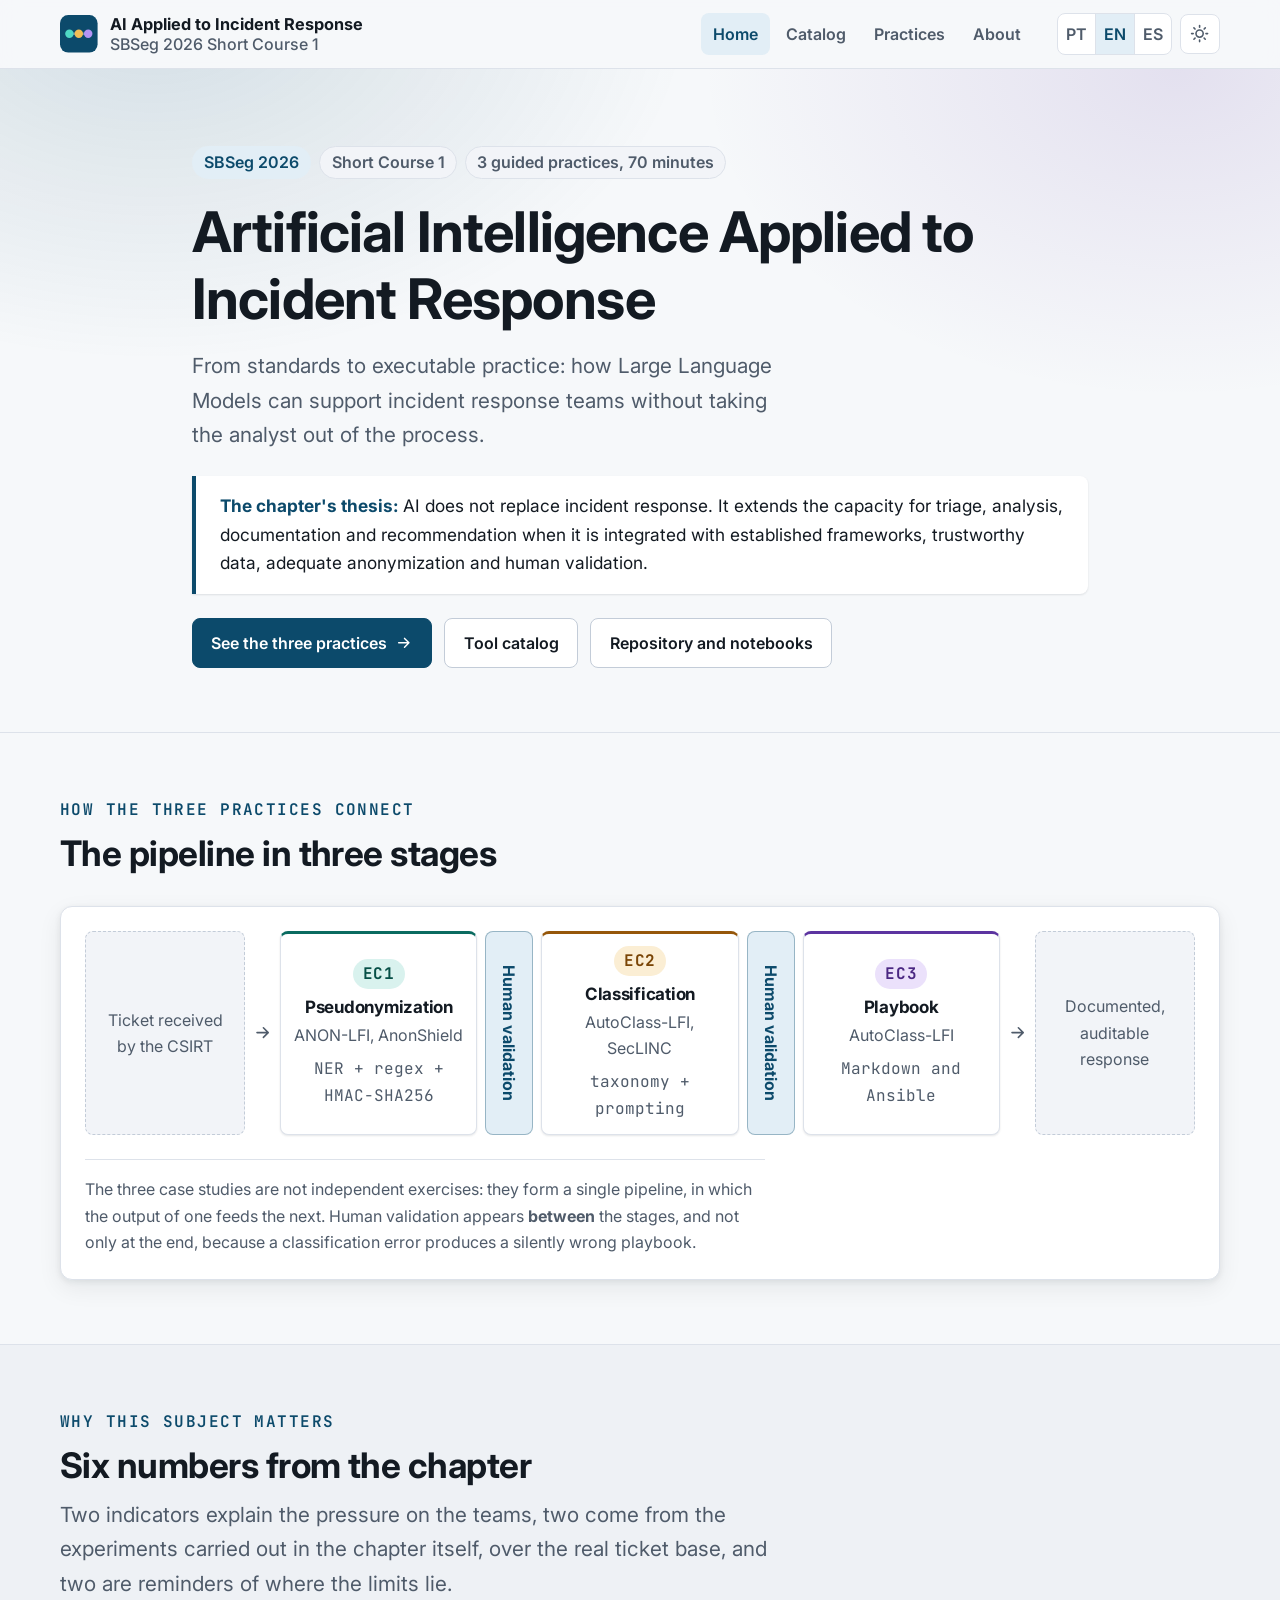
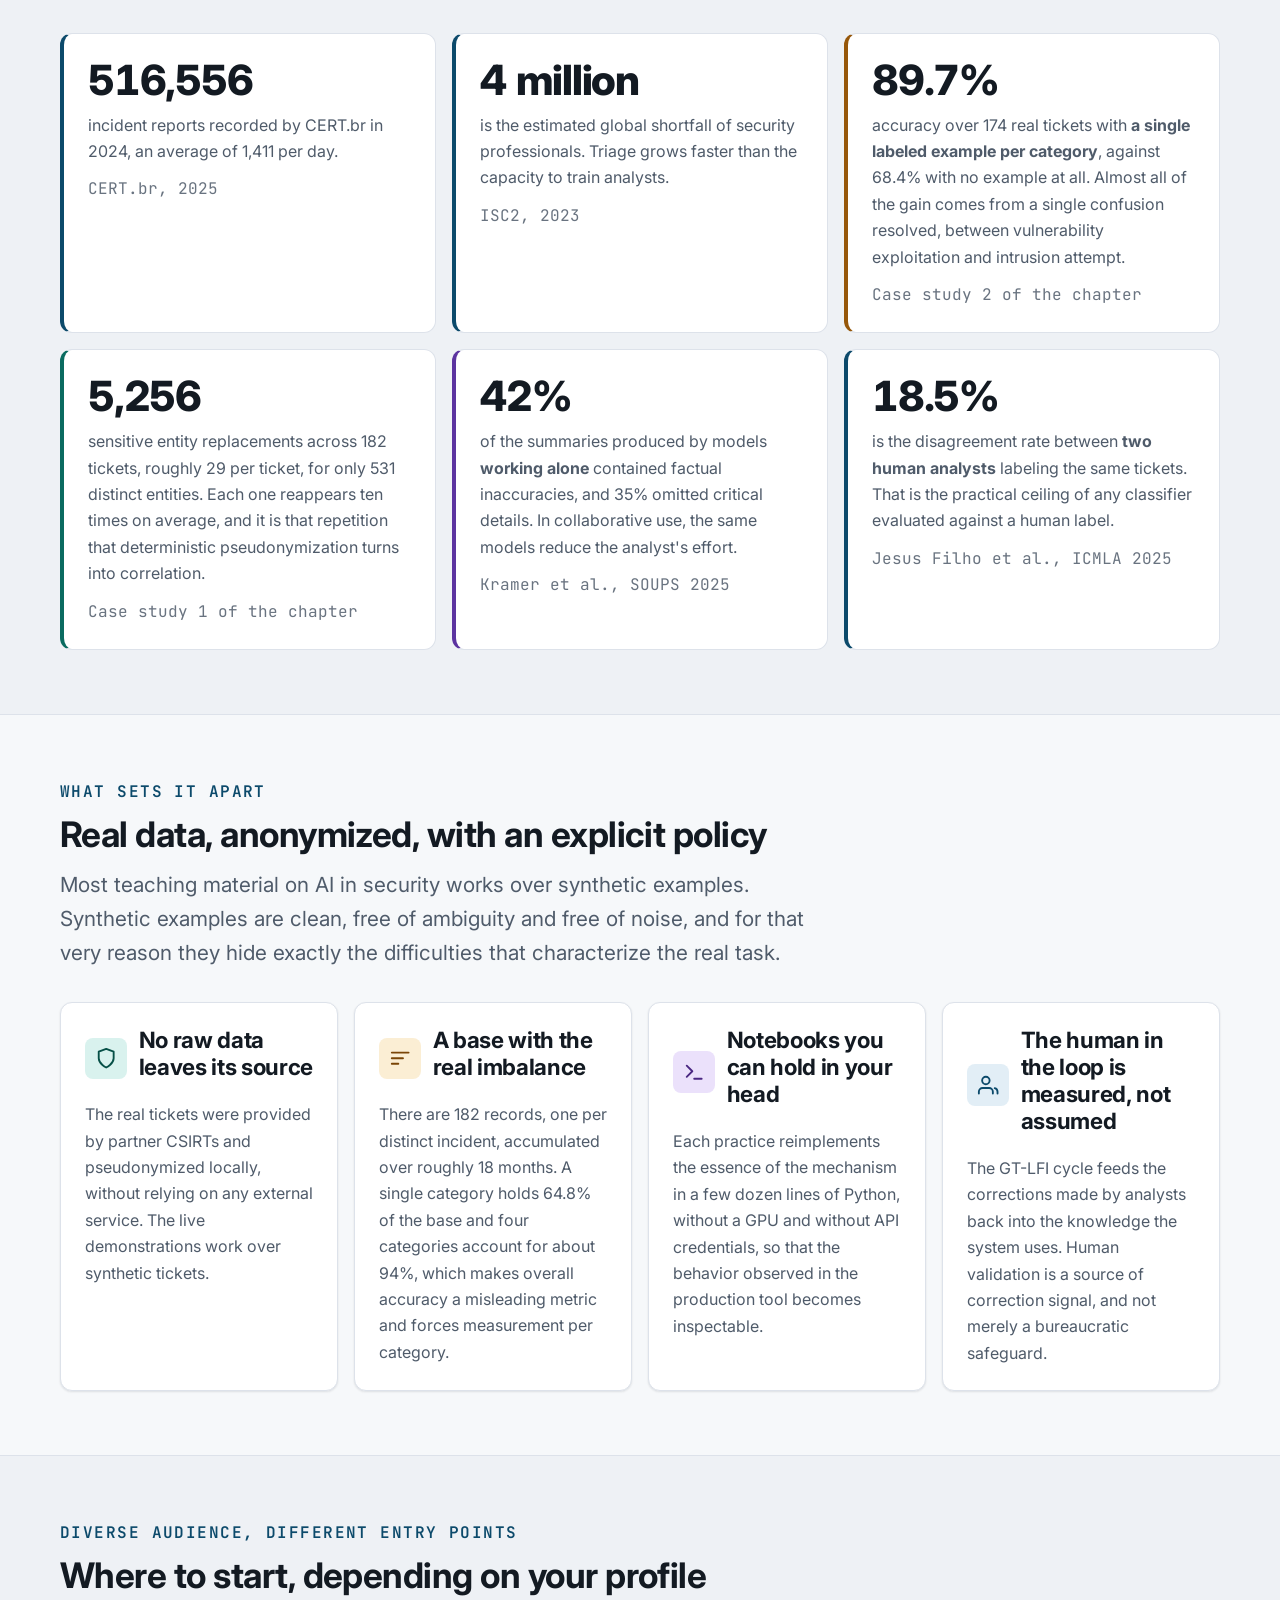
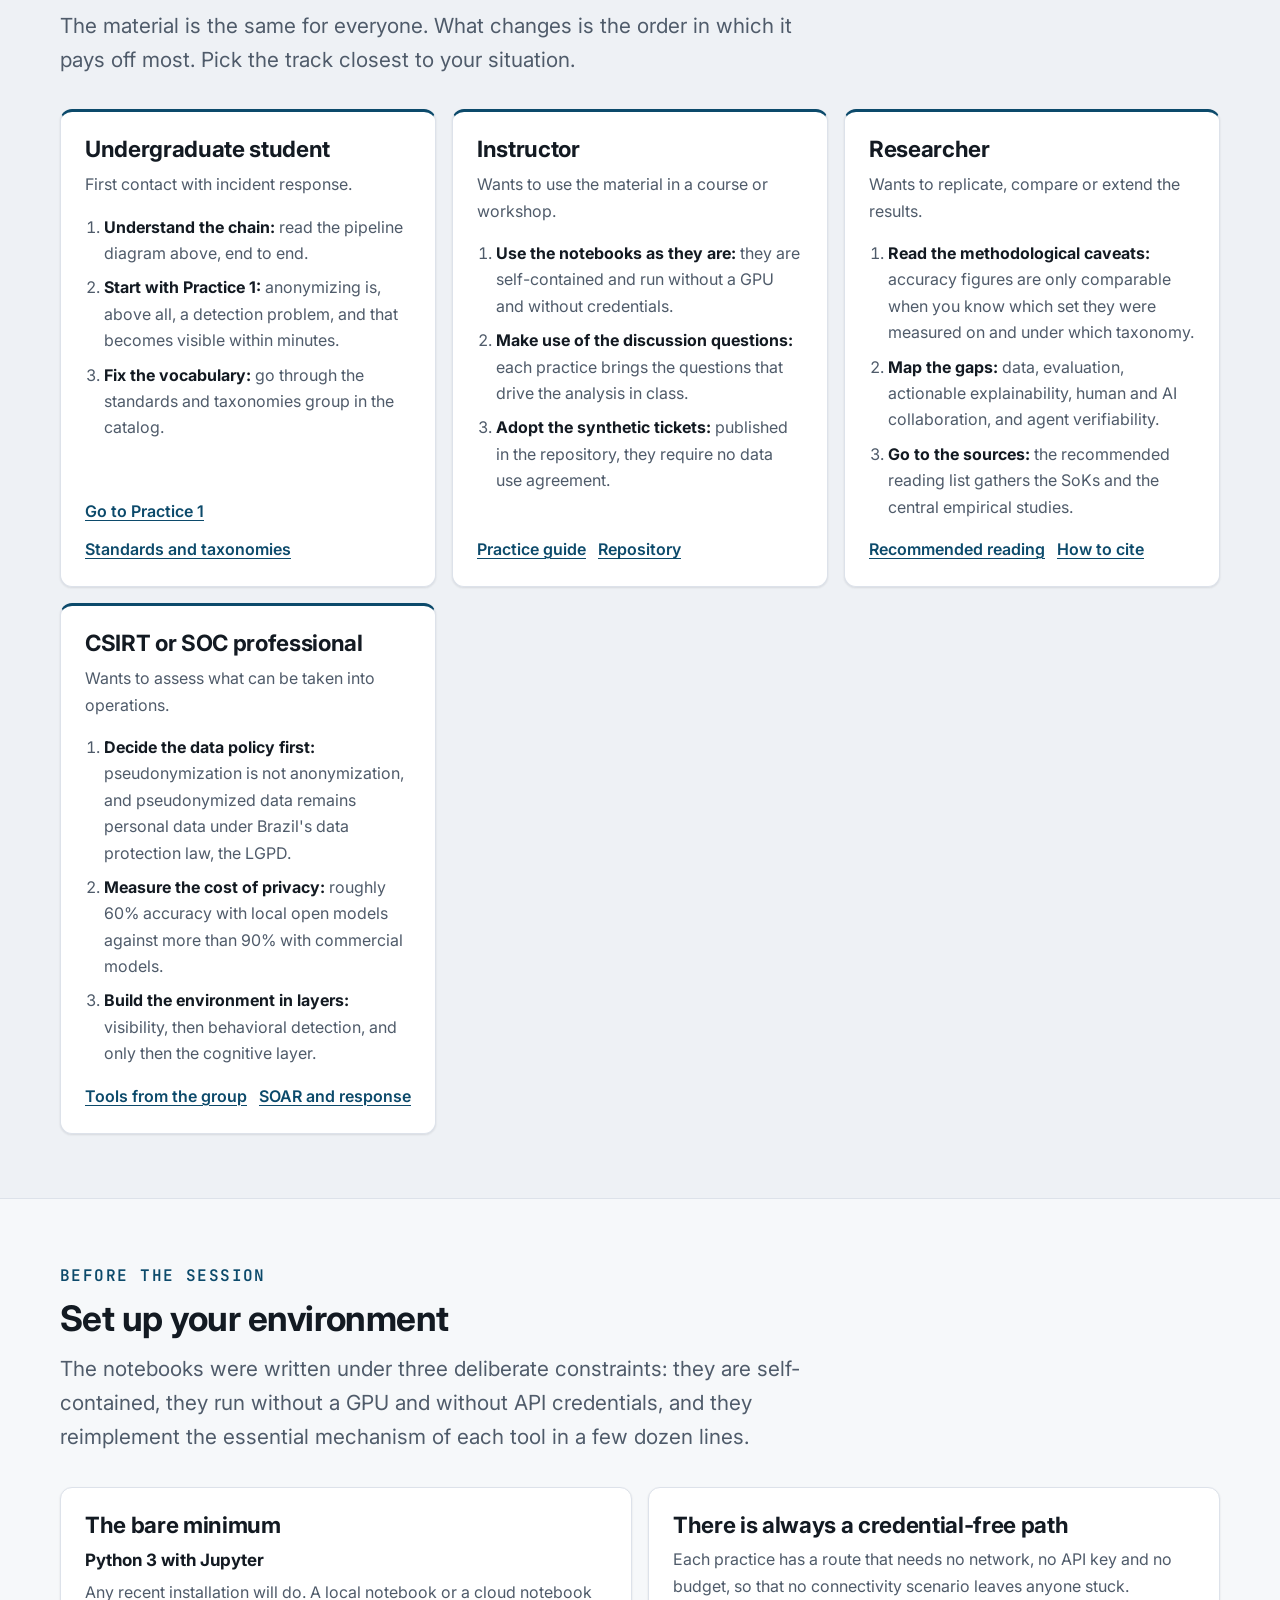
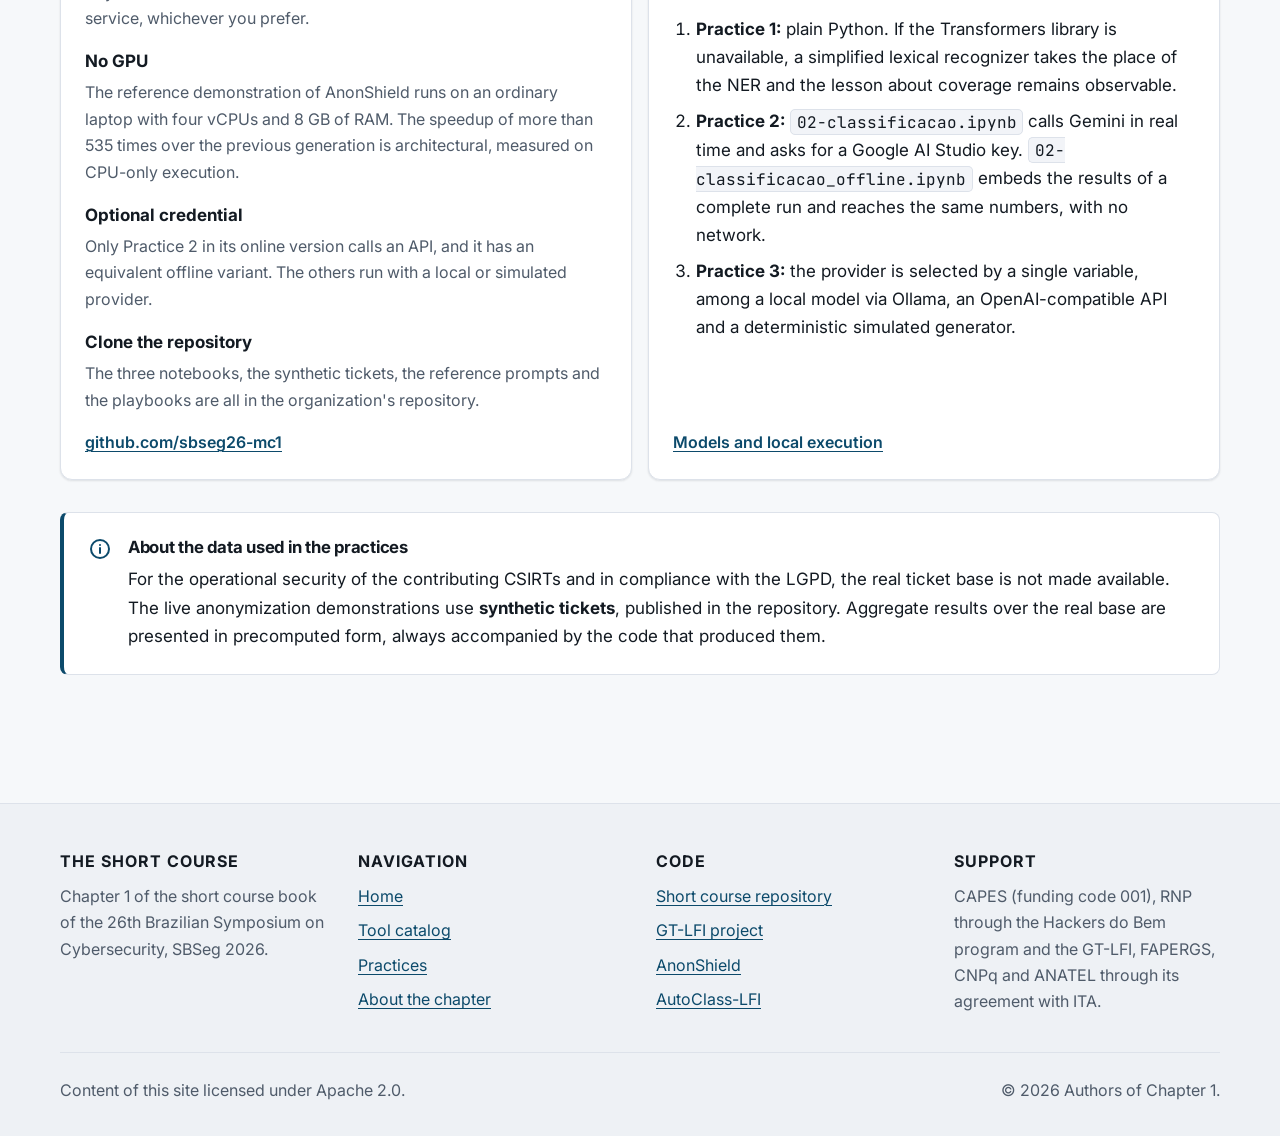
==== en/index.html @ e8be3000 "Publica o site em três idiomas: português, inglês e espanhol Cada idioma é uma árvore estática indep" ====
<!DOCTYPE html>
<html lang="en" >
<head>
<meta charset="utf-8">
<meta name="viewport" content="width=device-width, initial-scale=1">
<title>SBSeg 2026 Short Course 1: AI Applied to Incident Response</title>
<meta name="description" content="Material for Short Course 1 at SBSeg 2026. Pseudonymization, incident classification and playbook generation with AI, over real anonymized CSIRT data, with human validation at every transition.">
<meta name="theme-color" content="#0c4a6b">
<link rel="icon" href="../assets/img/favicon.svg" type="image/svg+xml">
<link rel="canonical" href="https://sbseg26-mc1.github.io/en/">
<link rel="alternate" hreflang="pt-BR" href="https://sbseg26-mc1.github.io/">
<link rel="alternate" hreflang="en" href="https://sbseg26-mc1.github.io/en/">
<link rel="alternate" hreflang="es" href="https://sbseg26-mc1.github.io/es/">
<link rel="alternate" hreflang="x-default" href="https://sbseg26-mc1.github.io/">
<meta property="og:type" content="website">
<meta property="og:locale" content="en_US">
<meta property="og:locale:alternate" content="pt_BR">
<meta property="og:locale:alternate" content="es_ES">
<meta property="og:title" content="SBSeg 2026 Short Course 1: AI Applied to Incident Response">
<meta property="og:description" content="Pseudonymization, classification and playbook generation with AI, over real anonymized CSIRT data.">
<meta property="og:url" content="https://sbseg26-mc1.github.io/en/">
<link rel="preconnect" href="https://fonts.googleapis.com">
<link rel="preconnect" href="https://fonts.gstatic.com" crossorigin>
<link rel="stylesheet" href="https://fonts.googleapis.com/css2?family=Inter:wght@400;500;600;700;800&amp;family=JetBrains+Mono:wght@400;600;700&amp;display=swap">
<link rel="stylesheet" href="../assets/css/site.css">
<script>
  /* Aplica o tema salvo antes da primeira pintura, evitando piscada de cor. */
  (function () {
    try {
      var t = localStorage.getItem("tema");
      if (t) document.documentElement.setAttribute("data-theme", t);
    } catch (e) {}
  })();
</script>
</head>
<body>

<a class="skip-link" href="#conteudo">Skip to content</a>

<header class="site-header">
  <div class="wrap site-header__inner">
    <a class="brand" href="index.html">
      <svg class="brand__mark" viewBox="0 0 32 32" aria-hidden="true">
        <rect width="32" height="32" rx="7" fill="#0c4a6b"/>
        <path d="M8 16h16" stroke="#fff" stroke-opacity=".35" stroke-width="2" stroke-linecap="round"/>
        <circle cx="8" cy="16" r="3.6" fill="#4fd8c4"/>
        <circle cx="16" cy="16" r="3.6" fill="#f2be55"/>
        <circle cx="24" cy="16" r="3.6" fill="#b494f5"/>
      </svg>
      <span>
        <span class="brand__name">AI Applied to Incident Response</span>
        <span class="brand__meta">SBSeg 2026 Short Course 1</span>
      </span>
    </a>

    <nav class="nav" id="menu" aria-label="Main navigation">
      <a href="index.html" aria-current="page">Home</a>
      <a href="catalogo.html">Catalog</a>
      <a href="praticas.html">Practices</a>
      <a href="sobre.html">About</a>
    </nav>

    <div class="header-actions">
      <nav class="lang" aria-label="Language">
        <a href="../index.html" hreflang="pt-BR" title="Português">PT</a>
        <a href="index.html" hreflang="en" aria-current="true" title="English">EN</a>
        <a href="../es/index.html" hreflang="es" title="Español">ES</a>
      </nav>

      <button class="icon-btn theme-toggle" type="button"
              aria-label="Toggle light and dark mode"
              data-rotulo-claro="Switch to light mode"
              data-rotulo-escuro="Switch to dark mode">
        <svg class="icon-sun" viewBox="0 0 24 24" fill="none" stroke="currentColor" stroke-width="2" stroke-linecap="round" aria-hidden="true"><circle cx="12" cy="12" r="4.5"/><path d="M12 2v2M12 20v2M4.9 4.9l1.4 1.4M17.7 17.7l1.4 1.4M2 12h2M20 12h2M4.9 19.1l1.4-1.4M17.7 6.3l1.4-1.4"/></svg>
        <svg class="icon-moon" viewBox="0 0 24 24" fill="none" stroke="currentColor" stroke-width="2" stroke-linecap="round" stroke-linejoin="round" aria-hidden="true"><path d="M21 12.8A9 9 0 1 1 11.2 3a7 7 0 0 0 9.8 9.8z"/></svg>
      </button>
      <button class="icon-btn nav-toggle" type="button" aria-expanded="false" aria-controls="menu" aria-label="Open and close the menu">
        <svg viewBox="0 0 24 24" fill="none" stroke="currentColor" stroke-width="2" stroke-linecap="round" aria-hidden="true"><path d="M3 6h18M3 12h18M3 18h18"/></svg>
      </button>
    </div>
  </div>
</header>

<main id="conteudo">

<!-- ====================== HERO ====================== -->
<section class="hero">
  <div class="wrap hero__conteudo">
    <div class="tag-row" style="margin-bottom: 1.25rem;">
      <span class="tag tag--base">SBSeg 2026</span>
      <span class="tag">Short Course 1</span>
      <span class="tag">3 guided practices, 70 minutes</span>
    </div>

    <h1>Artificial Intelligence Applied to Incident Response</h1>

    <p class="hero__lead">
      From standards to executable practice: how Large Language Models can
      support incident response teams without taking the analyst out of the
      process.
    </p>

    <p class="hero__thesis">
      <strong>The chapter's thesis:</strong> AI does not replace incident
      response. It extends the capacity for triage, analysis, documentation and
      recommendation when it is integrated with established frameworks,
      trustworthy data, adequate anonymization and human validation.
    </p>

    <div class="btn-row">
      <a class="btn btn--primary" href="praticas.html">
        See the three practices
        <svg viewBox="0 0 24 24" fill="none" stroke="currentColor" stroke-width="2" stroke-linecap="round" stroke-linejoin="round" aria-hidden="true"><path d="M5 12h14M13 6l6 6-6 6"/></svg>
      </a>
      <a class="btn" href="catalogo.html">Tool catalog</a>
      <a class="btn" href="https://github.com/sbseg26-mc1">Repository and notebooks</a>
    </div>
  </div>
</section>

<!-- ====================== PIPELINE ====================== -->
<section class="section" id="pipeline">
  <div class="wrap">
    <div class="section__head">
      <span class="eyebrow">How the three practices connect</span>
      <h2>The pipeline in three stages</h2>
    </div>

    <div class="pipeline">
      <ol class="flow">
        <li class="flow__io">Ticket received by the CSIRT</li>

        <li class="flow__arrow" aria-hidden="true">
          <svg viewBox="0 0 24 24" fill="none" stroke="currentColor" stroke-width="2" stroke-linecap="round" stroke-linejoin="round"><path d="M5 12h14M13 6l6 6-6 6"/></svg>
        </li>

        <li class="flow__stage flow__stage--ec1">
          <span class="flow__badge">EC1</span>
          <h3>Pseudonymization</h3>
          <p class="flow__tools">ANON-LFI, AnonShield</p>
          <p class="flow__note">NER + regex + HMAC-SHA256</p>
        </li>

        <li class="flow__gate">Human validation</li>

        <li class="flow__stage flow__stage--ec2">
          <span class="flow__badge">EC2</span>
          <h3>Classification</h3>
          <p class="flow__tools">AutoClass-LFI, SecLINC</p>
          <p class="flow__note">taxonomy + prompting</p>
        </li>

        <li class="flow__gate">Human validation</li>

        <li class="flow__stage flow__stage--ec3">
          <span class="flow__badge">EC3</span>
          <h3>Playbook</h3>
          <p class="flow__tools">AutoClass-LFI</p>
          <p class="flow__note">Markdown and Ansible</p>
        </li>

        <li class="flow__arrow" aria-hidden="true">
          <svg viewBox="0 0 24 24" fill="none" stroke="currentColor" stroke-width="2" stroke-linecap="round" stroke-linejoin="round"><path d="M5 12h14M13 6l6 6-6 6"/></svg>
        </li>

        <li class="flow__io">Documented, auditable response</li>
      </ol>

      <p class="pipeline__caption">
        The three case studies are not independent exercises: they form a single
        pipeline, in which the output of one feeds the next. Human validation
        appears <strong>between</strong> the stages, and not only at the end,
        because a classification error produces a silently wrong playbook.
      </p>
    </div>
  </div>
</section>

<!-- ====================== NUMBERS ====================== -->
<section class="section section--alt">
  <div class="wrap">
    <div class="section__head">
      <span class="eyebrow">Why this subject matters</span>
      <h2>Six numbers from the chapter</h2>
      <p>
        Two indicators explain the pressure on the teams, two come from the
        experiments carried out in the chapter itself, over the real ticket
        base, and two are reminders of where the limits lie.
      </p>
    </div>

    <div class="grid grid--wide">
      <div class="stat">
        <span class="stat__value">516,556</span>
        <span class="stat__label">
          incident reports recorded by CERT.br in 2024, an average of 1,411 per
          day.
        </span>
        <span class="stat__source">CERT.br, 2025</span>
      </div>

      <div class="stat">
        <span class="stat__value">4 million</span>
        <span class="stat__label">
          is the estimated global shortfall of security professionals. Triage
          grows faster than the capacity to train analysts.
        </span>
        <span class="stat__source">ISC2, 2023</span>
      </div>

      <div class="stat stat--ec2">
        <span class="stat__value">89.7%</span>
        <span class="stat__label">
          accuracy over 174 real tickets with <strong>a single labeled example
          per category</strong>, against 68.4% with no example at all. Almost
          all of the gain comes from a single confusion resolved, between
          vulnerability exploitation and intrusion attempt.
        </span>
        <span class="stat__source">Case study 2 of the chapter</span>
      </div>

      <div class="stat stat--ec1">
        <span class="stat__value">5,256</span>
        <span class="stat__label">
          sensitive entity replacements across 182 tickets, roughly 29 per
          ticket, for only 531 distinct entities. Each one reappears ten times
          on average, and it is that repetition that deterministic
          pseudonymization turns into correlation.
        </span>
        <span class="stat__source">Case study 1 of the chapter</span>
      </div>

      <div class="stat stat--ec3">
        <span class="stat__value">42%</span>
        <span class="stat__label">
          of the summaries produced by models <strong>working alone</strong>
          contained factual inaccuracies, and 35% omitted critical details. In
          collaborative use, the same models reduce the analyst's effort.
        </span>
        <span class="stat__source">Kramer et al., SOUPS 2025</span>
      </div>

      <div class="stat">
        <span class="stat__value">18.5%</span>
        <span class="stat__label">
          is the disagreement rate between <strong>two human analysts</strong>
          labeling the same tickets. That is the practical ceiling of any
          classifier evaluated against a human label.
        </span>
        <span class="stat__source">Jesus Filho et al., ICMLA 2025</span>
      </div>
    </div>
  </div>
</section>

<!-- ====================== WHAT MAKES THIS SHORT COURSE DIFFERENT ====================== -->
<section class="section">
  <div class="wrap">
    <div class="section__head">
      <span class="eyebrow">What sets it apart</span>
      <h2>Real data, anonymized, with an explicit policy</h2>
      <p>
        Most teaching material on AI in security works over synthetic examples.
        Synthetic examples are clean, free of ambiguity and free of noise, and
        for that very reason they hide exactly the difficulties that
        characterize the real task.
      </p>
    </div>

    <div class="grid">
      <article class="card card--ec1">
        <div class="card__top">
          <span class="card__icon">
            <svg viewBox="0 0 24 24" fill="none" stroke="currentColor" stroke-width="2" stroke-linecap="round" stroke-linejoin="round" aria-hidden="true"><path d="M12 22s8-4 8-10V5l-8-3-8 3v7c0 6 8 10 8 10z"/></svg>
          </span>
          <h3>No raw data leaves its source</h3>
        </div>
        <p>
          The real tickets were provided by partner CSIRTs and pseudonymized
          locally, without relying on any external service. The live
          demonstrations work over synthetic tickets.
        </p>
      </article>

      <article class="card card--ec2">
        <div class="card__top">
          <span class="card__icon">
            <svg viewBox="0 0 24 24" fill="none" stroke="currentColor" stroke-width="2" stroke-linecap="round" stroke-linejoin="round" aria-hidden="true"><path d="M3 6h18M3 12h12M3 18h7"/></svg>
          </span>
          <h3>A base with the real imbalance</h3>
        </div>
        <p>
          There are 182 records, one per distinct incident, accumulated over
          roughly 18 months. A single category holds 64.8% of the base and four
          categories account for about 94%, which makes overall accuracy a
          misleading metric and forces measurement per category.
        </p>
      </article>

      <article class="card card--ec3">
        <div class="card__top">
          <span class="card__icon">
            <svg viewBox="0 0 24 24" fill="none" stroke="currentColor" stroke-width="2" stroke-linecap="round" stroke-linejoin="round" aria-hidden="true"><path d="M4 17l6-6-6-6M12 19h8"/></svg>
          </span>
          <h3>Notebooks you can hold in your head</h3>
        </div>
        <p>
          Each practice reimplements the essence of the mechanism in a few dozen
          lines of Python, without a GPU and without API credentials, so that
          the behavior observed in the production tool becomes inspectable.
        </p>
      </article>

      <article class="card">
        <div class="card__top">
          <span class="card__icon">
            <svg viewBox="0 0 24 24" fill="none" stroke="currentColor" stroke-width="2" stroke-linecap="round" stroke-linejoin="round" aria-hidden="true"><path d="M17 21v-2a4 4 0 0 0-4-4H6a4 4 0 0 0-4 4v2"/><circle cx="9.5" cy="7" r="4"/><path d="M22 21v-2a4 4 0 0 0-3-3.87"/></svg>
          </span>
          <h3>The human in the loop is measured, not assumed</h3>
        </div>
        <p>
          The GT-LFI cycle feeds the corrections made by analysts back into the
          knowledge the system uses. Human validation is a source of correction
          signal, and not merely a bureaucratic safeguard.
        </p>
      </article>
    </div>
  </div>
</section>

<!-- ====================== TRACKS BY PROFILE ====================== -->
<section class="section section--alt">
  <div class="wrap">
    <div class="section__head">
      <span class="eyebrow">Diverse audience, different entry points</span>
      <h2>Where to start, depending on your profile</h2>
      <p>
        The material is the same for everyone. What changes is the order in
        which it pays off most. Pick the track closest to your situation.
      </p>
    </div>

    <div class="grid grid--wide">
      <article class="card track">
        <h3>Undergraduate student</h3>
        <p>First contact with incident response.</p>
        <ol>
          <li><strong>Understand the chain:</strong> read the pipeline diagram above, end to end.</li>
          <li><strong>Start with Practice 1:</strong> anonymizing is, above all, a detection problem, and that becomes visible within minutes.</li>
          <li><strong>Fix the vocabulary:</strong> go through the standards and taxonomies group in the catalog.</li>
        </ol>
        <div class="card__links">
          <a href="praticas.html#pratica-1">Go to Practice 1</a>
          <a href="catalogo.html#padroes">Standards and taxonomies</a>
        </div>
      </article>

      <article class="card track">
        <h3>Instructor</h3>
        <p>Wants to use the material in a course or workshop.</p>
        <ol>
          <li><strong>Use the notebooks as they are:</strong> they are self-contained and run without a GPU and without credentials.</li>
          <li><strong>Make use of the discussion questions:</strong> each practice brings the questions that drive the analysis in class.</li>
          <li><strong>Adopt the synthetic tickets:</strong> published in the repository, they require no data use agreement.</li>
        </ol>
        <div class="card__links">
          <a href="praticas.html">Practice guide</a>
          <a href="https://github.com/sbseg26-mc1">Repository</a>
        </div>
      </article>

      <article class="card track">
        <h3>Researcher</h3>
        <p>Wants to replicate, compare or extend the results.</p>
        <ol>
          <li><strong>Read the methodological caveats:</strong> accuracy figures are only comparable when you know which set they were measured on and under which taxonomy.</li>
          <li><strong>Map the gaps:</strong> data, evaluation, actionable explainability, human and AI collaboration, and agent verifiability.</li>
          <li><strong>Go to the sources:</strong> the recommended reading list gathers the SoKs and the central empirical studies.</li>
        </ol>
        <div class="card__links">
          <a href="sobre.html#leituras">Recommended reading</a>
          <a href="sobre.html#como-citar">How to cite</a>
        </div>
      </article>

      <article class="card track">
        <h3>CSIRT or SOC professional</h3>
        <p>Wants to assess what can be taken into operations.</p>
        <ol>
          <li><strong>Decide the data policy first:</strong> pseudonymization is not anonymization, and pseudonymized data remains personal data under Brazil's data protection law, the LGPD.</li>
          <li><strong>Measure the cost of privacy:</strong> roughly 60% accuracy with local open models against more than 90% with commercial models.</li>
          <li><strong>Build the environment in layers:</strong> visibility, then behavioral detection, and only then the cognitive layer.</li>
        </ol>
        <div class="card__links">
          <a href="catalogo.html#grupo">Tools from the group</a>
          <a href="catalogo.html#soar">SOAR and response</a>
        </div>
      </article>
    </div>
  </div>
</section>

<!-- ====================== PREPARATION ====================== -->
<section class="section">
  <div class="wrap">
    <div class="section__head">
      <span class="eyebrow">Before the session</span>
      <h2>Set up your environment</h2>
      <p>
        The notebooks were written under three deliberate constraints: they are
        self-contained, they run without a GPU and without API credentials, and
        they reimplement the essential mechanism of each tool in a few dozen
        lines.
      </p>
    </div>

    <div class="grid grid--2">
      <div class="card">
        <h3>The bare minimum</h3>
        <dl class="deflist">
          <dt>Python 3 with Jupyter</dt>
          <dd>Any recent installation will do. A local notebook or a cloud notebook service, whichever you prefer.</dd>
          <dt>No GPU</dt>
          <dd>The reference demonstration of AnonShield runs on an ordinary laptop with four vCPUs and 8 GB of RAM. The speedup of more than 535 times over the previous generation is architectural, measured on CPU-only execution.</dd>
          <dt>Optional credential</dt>
          <dd>Only Practice 2 in its online version calls an API, and it has an equivalent offline variant. The others run with a local or simulated provider.</dd>
          <dt>Clone the repository</dt>
          <dd>The three notebooks, the synthetic tickets, the reference prompts and the playbooks are all in the organization's repository.</dd>
        </dl>
        <div class="card__links">
          <a href="https://github.com/sbseg26-mc1">github.com/sbseg26-mc1</a>
        </div>
      </div>

      <div class="card">
        <h3>There is always a credential-free path</h3>
        <p>
          Each practice has a route that needs no network, no API key and no
          budget, so that no connectivity scenario leaves anyone stuck.
        </p>
        <ol>
          <li><strong>Practice 1:</strong> plain Python. If the Transformers library is unavailable, a simplified lexical recognizer takes the place of the NER and the lesson about coverage remains observable.</li>
          <li><strong>Practice 2:</strong> <code>02-classificacao.ipynb</code> calls Gemini in real time and asks for a Google AI Studio key. <code>02-classificacao_offline.ipynb</code> embeds the results of a complete run and reaches the same numbers, with no network.</li>
          <li><strong>Practice 3:</strong> the provider is selected by a single variable, among a local model via Ollama, an OpenAI-compatible API and a deterministic simulated generator.</li>
        </ol>
        <div class="card__links">
          <a href="catalogo.html#modelos">Models and local execution</a>
        </div>
      </div>
    </div>

    <div class="callout" style="margin-top: 2rem;">
      <span class="callout__icon">
        <svg viewBox="0 0 24 24" fill="none" stroke="currentColor" stroke-width="2" stroke-linecap="round" stroke-linejoin="round" aria-hidden="true"><circle cx="12" cy="12" r="9"/><path d="M12 16v-5M12 8h.01"/></svg>
      </span>
      <div>
        <h3>About the data used in the practices</h3>
        <p>
          For the operational security of the contributing CSIRTs and in
          compliance with the LGPD, the real ticket base is not made available.
          The live anonymization demonstrations use <strong>synthetic
          tickets</strong>, published in the repository. Aggregate results over
          the real base are presented in precomputed form, always accompanied by
          the code that produced them.
        </p>
      </div>
    </div>
  </div>
</section>

</main>

<footer class="site-footer">
  <div class="wrap">
    <div class="site-footer__grid">
      <div>
        <h4>The short course</h4>
        <p>
          Chapter 1 of the short course book of the 26th Brazilian Symposium on
          Cybersecurity, SBSeg 2026.
        </p>
      </div>
      <div>
        <h4>Navigation</h4>
        <ul>
          <li><a href="index.html">Home</a></li>
          <li><a href="catalogo.html">Tool catalog</a></li>
          <li><a href="praticas.html">Practices</a></li>
          <li><a href="sobre.html">About the chapter</a></li>
        </ul>
      </div>
      <div>
        <h4>Code</h4>
        <ul>
          <li><a href="https://github.com/sbseg26-mc1">Short course repository</a></li>
          <li><a href="https://gt-rnp-lfi.github.io/home/">GT-LFI project</a></li>
          <li><a href="https://github.com/AnonShield/anonshield">AnonShield</a></li>
          <li><a href="https://github.com/gt-rnp-lfi/lfi-autoclass">AutoClass-LFI</a></li>
        </ul>
      </div>
      <div>
        <h4>Support</h4>
        <p>
          CAPES (funding code 001), RNP through the Hackers do Bem program and
          the GT-LFI, FAPERGS, CNPq and ANATEL through its agreement with ITA.
        </p>
      </div>
    </div>

    <div class="site-footer__bottom">
      <span>Content of this site licensed under Apache 2.0.</span>
      <span>&copy; <span data-ano>2026</span> Authors of Chapter 1.</span>
    </div>
  </div>
</footer>

<script src="../assets/js/site.js" defer></script>
</body>
</html>
---- assets/css/site.css ----
/* =========================================================================
   Minicurso 1 do SBSeg 2026
   Inteligência Artificial aplicada à Resposta a Incidentes
   Folha de estilo única. Sem framework, sem build.
   ========================================================================= */

/* -------------------------------------------------------------------------
   1. Tokens
   ------------------------------------------------------------------------- */

:root {
  /* Neutros */
  --bg: #f6f8fa;
  --bg-alt: #eef1f5;
  --surface: #ffffff;
  --surface-2: #f2f4f8;
  --border: #dde2ea;
  --border-strong: #c3ccd8;
  --text: #131a22;
  --text-muted: #4f5b6a;

  /* Primária */
  --primary: #0c4a6b;
  --primary-hover: #073650;
  --primary-soft: #e2eef6;
  --primary-contrast: #ffffff;

  /* Acentos dos três estudos de caso */
  --ec1: #0a6b60;
  --ec1-bg: #d9f2ee;
  --ec1-fg: #075047;

  --ec2: #96570a;
  --ec2-bg: #fbeed4;
  --ec2-fg: #7a4506;

  --ec3: #5c34a0;
  --ec3-bg: #ebe1fb;
  --ec3-fg: #4a2782;

  /* Sinalização */
  --warn-bg: #fdf3d8;
  --warn-border: #e5b93f;
  --warn-fg: #6b4a05;

  /* Sombras */
  --shadow-sm: 0 1px 2px rgba(19, 26, 34, 0.06),
               0 1px 3px rgba(19, 26, 34, 0.05);
  --shadow-md: 0 2px 6px rgba(19, 26, 34, 0.07),
               0 8px 24px rgba(19, 26, 34, 0.07);

  /* Tipografia */
  --font-sans: "Inter", -apple-system, BlinkMacSystemFont, "Segoe UI", Roboto,
               "Helvetica Neue", Arial, sans-serif;
  --font-mono: "JetBrains Mono", ui-monospace, SFMono-Regular, "SF Mono",
               Menlo, Consolas, "Liberation Mono", monospace;

  --fs-hero: clamp(2.15rem, 1.35rem + 3.4vw, 3.5rem);
  --fs-h2: clamp(1.6rem, 1.24rem + 1.5vw, 2.2rem);
  --fs-h3: clamp(1.2rem, 1.1rem + 0.45vw, 1.4rem);
  --fs-lead: clamp(1.12rem, 1.04rem + 0.4vw, 1.3rem);
  --fs-body: 1.0625rem;
  --fs-sm: 1rem; /* piso do site: nenhum texto de conteúdo abaixo de 16px */

  /* Espaçamento */
  --sp-1: 0.25rem;
  --sp-2: 0.5rem;
  --sp-3: 0.75rem;
  --sp-4: 1rem;
  --sp-5: 1.5rem;
  --sp-6: 2rem;
  --sp-7: 3rem;
  --sp-8: 4rem;
  --sp-9: 6rem;

  /* Formas */
  --radius: 12px;
  --radius-sm: 8px;
  --radius-pill: 999px;
  --wrap: 1160px;
  --prose: 68ch;
}

@media (prefers-color-scheme: dark) {
  :root:not([data-theme="light"]) {
    --bg: #0d1218;
    --bg-alt: #111820;
    --surface: #161e27;
    --surface-2: #1c2631;
    --border: #2a3543;
    --border-strong: #3b4859;
    --text: #e7edf4;
    --text-muted: #a2b0c0;

    --primary: #64b9e4;
    --primary-hover: #8fcfef;
    --primary-soft: #12293a;
    --primary-contrast: #06121b;

    --ec1: #4fd8c4;
    --ec1-bg: #0c352f;
    --ec1-fg: #7fe6d6;

    --ec2: #f2be55;
    --ec2-bg: #3a2b0c;
    --ec2-fg: #f7d488;

    --ec3: #b494f5;
    --ec3-bg: #2b2145;
    --ec3-fg: #c9b1fa;

    --warn-bg: #38290a;
    --warn-border: #a37f1e;
    --warn-fg: #f2d68d;

    --shadow-sm: 0 1px 2px rgba(0, 0, 0, 0.4);
    --shadow-md: 0 2px 6px rgba(0, 0, 0, 0.35),
                 0 10px 30px rgba(0, 0, 0, 0.35);
  }
}

:root[data-theme="dark"] {
  --bg: #0d1218;
  --bg-alt: #111820;
  --surface: #161e27;
  --surface-2: #1c2631;
  --border: #2a3543;
  --border-strong: #3b4859;
  --text: #e7edf4;
  --text-muted: #a2b0c0;

  --primary: #64b9e4;
  --primary-hover: #8fcfef;
  --primary-soft: #12293a;
  --primary-contrast: #06121b;

  --ec1: #4fd8c4;
  --ec1-bg: #0c352f;
  --ec1-fg: #7fe6d6;

  --ec2: #f2be55;
  --ec2-bg: #3a2b0c;
  --ec2-fg: #f7d488;

  --ec3: #b494f5;
  --ec3-bg: #2b2145;
  --ec3-fg: #c9b1fa;

  --warn-bg: #38290a;
  --warn-border: #a37f1e;
  --warn-fg: #f2d68d;

  --shadow-sm: 0 1px 2px rgba(0, 0, 0, 0.4);
  --shadow-md: 0 2px 6px rgba(0, 0, 0, 0.35),
               0 10px 30px rgba(0, 0, 0, 0.35);
}

/* -------------------------------------------------------------------------
   2. Base
   ------------------------------------------------------------------------- */

*,
*::before,
*::after {
  box-sizing: border-box;
}

/* O atributo hidden vem da folha do navegador e qualquer display declarado
   aqui o venceria, porque a origem do autor tem precedência sobre a do
   navegador. Como o catálogo esconde cartões, grupos e botões por atributo,
   o !important garante que hidden signifique escondido em todos eles. */
[hidden] { display: none !important; }

html {
  scroll-behavior: smooth;
  scroll-padding-top: 5.5rem;
  -webkit-text-size-adjust: 100%;
}

body {
  margin: 0;
  background: var(--bg);
  color: var(--text);
  font-family: var(--font-sans);
  font-size: var(--fs-body);
  line-height: 1.65;
  -webkit-font-smoothing: antialiased;
  overflow-wrap: break-word;
}

h1, h2, h3, h4 {
  margin: 0 0 var(--sp-3);
  line-height: 1.2;
  letter-spacing: -0.015em;
  font-weight: 700;
}

h1 { font-size: var(--fs-hero); }
h2 { font-size: var(--fs-h2); }
h3 { font-size: var(--fs-h3); }
h4 { font-size: 1.0625rem; }

p { margin: 0 0 var(--sp-4); }
p:last-child { margin-bottom: 0; }

a {
  color: var(--primary);
  text-decoration-thickness: 1px;
  text-underline-offset: 0.18em;
}

a:hover { color: var(--primary-hover); }

:focus-visible {
  outline: 3px solid var(--primary);
  outline-offset: 2px;
  border-radius: 4px;
}

img, svg { max-width: 100%; }

code, kbd, samp, pre {
  font-family: var(--font-mono);
  /* Correção óptica da monoespaçada, sem descer do piso de 16px. */
  font-size: max(1rem, 0.94em);
}

code {
  background: var(--surface-2);
  border: 1px solid var(--border);
  border-radius: 5px;
  padding: 0.1em 0.36em;
}

pre {
  background: var(--surface-2);
  border: 1px solid var(--border);
  border-radius: var(--radius-sm);
  padding: var(--sp-4);
  overflow-x: auto;
  font-size: var(--fs-sm);
  line-height: 1.6;
}

pre code {
  background: none;
  border: 0;
  padding: 0;
}

ul, ol { margin: 0 0 var(--sp-4); padding-left: 1.35em; }
li { margin-bottom: var(--sp-2); }
li:last-child { margin-bottom: 0; }

hr {
  border: 0;
  border-top: 1px solid var(--border);
  margin: var(--sp-7) 0;
}

.skip-link {
  position: absolute;
  left: var(--sp-4);
  top: -6rem;
  z-index: 200;
  background: var(--primary);
  color: var(--primary-contrast);
  padding: var(--sp-3) var(--sp-4);
  border-radius: var(--radius-sm);
  font-weight: 600;
  transition: top 0.15s ease;
}

.skip-link:focus {
  top: var(--sp-4);
  color: var(--primary-contrast);
}

.visually-hidden {
  position: absolute;
  width: 1px; height: 1px;
  padding: 0; margin: -1px;
  overflow: hidden;
  clip: rect(0 0 0 0);
  white-space: nowrap;
}

/* -------------------------------------------------------------------------
   3. Layout
   ------------------------------------------------------------------------- */

.wrap {
  width: min(100% - 2.5rem, var(--wrap));
  margin-inline: auto;
}

.section {
  padding-block: var(--sp-8);
}

.section--tight { padding-block: var(--sp-7); }

.section--alt {
  background: var(--bg-alt);
  border-block: 1px solid var(--border);
}

.section__head {
  max-width: var(--prose);
  margin-bottom: var(--sp-6);
}

.section__head p {
  color: var(--text-muted);
  font-size: var(--fs-lead);
}

.eyebrow {
  display: block;
  font-family: var(--font-mono);
  font-size: var(--fs-sm);
  font-weight: 600;
  letter-spacing: 0.09em;
  text-transform: uppercase;
  color: var(--primary);
  margin-bottom: var(--sp-2);
}

.prose { max-width: var(--prose); }

.grid {
  display: grid;
  gap: var(--sp-4);
  grid-template-columns: repeat(auto-fit, minmax(min(100%, 17rem), 1fr));
}

.grid--2 {
  grid-template-columns: repeat(auto-fit, minmax(min(100%, 24rem), 1fr));
}

.grid--wide {
  grid-template-columns: repeat(auto-fit, minmax(min(100%, 20rem), 1fr));
}

/* -------------------------------------------------------------------------
   4. Cabeçalho e navegação
   ------------------------------------------------------------------------- */

.site-header {
  position: sticky;
  top: 0;
  z-index: 100;
  background: color-mix(in srgb, var(--bg) 88%, transparent);
  backdrop-filter: blur(10px);
  border-bottom: 1px solid var(--border);
}

.site-header__inner {
  display: flex;
  align-items: center;
  gap: var(--sp-4);
  min-height: 4.25rem;
}

.brand {
  display: flex;
  align-items: center;
  gap: var(--sp-3);
  font-weight: 700;
  color: var(--text);
  text-decoration: none;
  line-height: 1.2;
}

.brand:hover { color: var(--text); }

.brand__mark {
  flex: none;
  width: 2.35rem;
  height: 2.35rem;
}

.brand__name { font-size: 1.02rem; }

.brand__meta {
  display: block;
  font-size: var(--fs-sm);
  font-weight: 500;
  color: var(--text-muted);
}

.nav {
  margin-left: auto;
  display: flex;
  align-items: center;
  gap: var(--sp-1);
}

.nav a {
  display: block;
  padding: var(--sp-2) var(--sp-3);
  border-radius: var(--radius-sm);
  color: var(--text-muted);
  text-decoration: none;
  font-weight: 600;
  font-size: var(--fs-sm);
}

.nav a:hover {
  background: var(--surface-2);
  color: var(--text);
}

.nav a[aria-current="page"] {
  color: var(--primary);
  background: var(--primary-soft);
}

/* Seletor de idioma. Três links e nada mais: trocar de idioma é seguir um link
   para a página equivalente na outra árvore, sem JavaScript envolvido. Fica
   dentro de .header-actions, e não dentro de .nav, para continuar visível
   quando o menu principal se recolhe em telas estreitas: um seletor escondido
   atrás do menu ficaria invisível justamente para quem não lê o rótulo do
   menu. */
.lang {
  display: flex;
  align-items: stretch;
  background: var(--surface);
  border: 1px solid var(--border);
  border-radius: var(--radius-sm);
  overflow: hidden;
}

.lang a {
  display: inline-flex;
  align-items: center;
  min-height: 2.5rem;
  padding: 0 var(--sp-2);
  color: var(--text-muted);
  font-size: var(--fs-sm);
  font-weight: 600;
  line-height: 1;
  text-decoration: none;
}

.lang a + a { border-left: 1px solid var(--border); }

.lang a:hover {
  background: var(--surface-2);
  color: var(--text);
}

.lang a[aria-current="true"] {
  background: var(--primary-soft);
  color: var(--primary);
}

.header-actions {
  display: flex;
  align-items: center;
  gap: var(--sp-2);
  margin-left: var(--sp-2);
}

.icon-btn {
  display: inline-flex;
  align-items: center;
  justify-content: center;
  width: 2.5rem;
  height: 2.5rem;
  padding: 0;
  border: 1px solid var(--border);
  border-radius: var(--radius-sm);
  background: var(--surface);
  color: var(--text-muted);
  cursor: pointer;
}

.icon-btn:hover {
  color: var(--text);
  border-color: var(--border-strong);
}

.icon-btn svg { width: 1.2rem; height: 1.2rem; }

.nav-toggle { display: none; }

.theme-toggle .icon-moon { display: none; }
:root[data-theme="dark"] .theme-toggle .icon-sun { display: none; }
:root[data-theme="dark"] .theme-toggle .icon-moon { display: block; }

@media (prefers-color-scheme: dark) {
  :root:not([data-theme="light"]) .theme-toggle .icon-sun { display: none; }
  :root:not([data-theme="light"]) .theme-toggle .icon-moon { display: block; }
}

@media (max-width: 860px) {
  .nav-toggle { display: inline-flex; }

  .nav {
    display: none;
    position: absolute;
    left: 0;
    right: 0;
    top: 100%;
    flex-direction: column;
    align-items: stretch;
    gap: 0;
    padding: var(--sp-3);
    background: var(--surface);
    border-bottom: 1px solid var(--border);
    box-shadow: var(--shadow-md);
  }

  .nav[data-open="true"] { display: flex; }

  .nav a {
    padding: var(--sp-3);
    font-size: 1.05rem;
  }

  .header-actions { margin-left: auto; }
}

/* Em telas estreitas sobra pouco espaço entre a marca e os dois botões, e o
   título por extenso quebraria em três linhas dentro do cabeçalho fixo. Nesse
   caso mostramos só a linha curta, que continua nomeando o link corretamente
   para leitores de tela. */
@media (max-width: 620px) {
  .brand { gap: var(--sp-2); }
  .lang a { padding: 0 0.4rem; }
  .brand__name { display: none; }

  .brand__meta {
    font-size: 1.02rem;
    font-weight: 700;
    color: var(--text);
  }
}

/* -------------------------------------------------------------------------
   5. Botões e etiquetas
   ------------------------------------------------------------------------- */

.btn {
  display: inline-flex;
  align-items: center;
  justify-content: center;
  gap: var(--sp-2);
  padding: 0.7rem 1.15rem;
  border: 1px solid var(--border-strong);
  border-radius: var(--radius-sm);
  background: var(--surface);
  color: var(--text);
  font: inherit;
  font-weight: 600;
  font-size: var(--fs-sm);
  text-decoration: none;
  cursor: pointer;
  transition: background 0.14s ease, border-color 0.14s ease,
              transform 0.14s ease;
}

.btn:hover {
  background: var(--surface-2);
  border-color: var(--text-muted);
  color: var(--text);
  transform: translateY(-1px);
}

.btn--primary {
  background: var(--primary);
  border-color: var(--primary);
  color: var(--primary-contrast);
}

.btn--primary:hover {
  background: var(--primary-hover);
  border-color: var(--primary-hover);
  color: var(--primary-contrast);
}

.btn svg { width: 1.1rem; height: 1.1rem; flex: none; }

.btn-row {
  display: flex;
  flex-wrap: wrap;
  gap: var(--sp-3);
}

.tag {
  display: inline-flex;
  align-items: center;
  gap: 0.4em;
  padding: 0.22em 0.7em;
  border-radius: var(--radius-pill);
  background: var(--surface-2);
  border: 1px solid var(--border);
  color: var(--text-muted);
  font-size: var(--fs-sm);
  font-weight: 600;
  line-height: 1.5;
}

.tag--ec1 { background: var(--ec1-bg); color: var(--ec1-fg); border-color: transparent; }
.tag--ec2 { background: var(--ec2-bg); color: var(--ec2-fg); border-color: transparent; }
.tag--ec3 { background: var(--ec3-bg); color: var(--ec3-fg); border-color: transparent; }
.tag--base { background: var(--primary-soft); color: var(--primary); border-color: transparent; }

.tag-row {
  display: flex;
  flex-wrap: wrap;
  gap: var(--sp-2);
}

/* -------------------------------------------------------------------------
   6. Hero
   ------------------------------------------------------------------------- */

.hero {
  position: relative;
  overflow: hidden;
  padding-block: clamp(var(--sp-7), 6vw, var(--sp-9)) var(--sp-8);
  background:
    radial-gradient(ellipse 70% 90% at 12% -10%,
      color-mix(in srgb, var(--primary) 15%, transparent), transparent 60%),
    radial-gradient(ellipse 60% 80% at 92% 0%,
      color-mix(in srgb, var(--ec3) 12%, transparent), transparent 62%);
  border-bottom: 1px solid var(--border);
}

/* O hero é uma coluna só: o diagrama do pipeline tem seção própria logo
   abaixo, onde recebe a largura que a leitura da esquerda para a direita
   exige. O limite aqui é de medida de leitura, não de grade. */
.hero__conteudo {
  max-width: 56rem;
}

.hero h1 { margin-bottom: var(--sp-4); }

.hero__lead {
  font-size: var(--fs-lead);
  color: var(--text-muted);
  max-width: 46ch;
  margin-bottom: var(--sp-5);
}

.hero__thesis {
  margin: 0 0 var(--sp-5);
  padding: var(--sp-4) var(--sp-5);
  border-left: 4px solid var(--primary);
  background: var(--surface);
  border-radius: 0 var(--radius-sm) var(--radius-sm) 0;
  box-shadow: var(--shadow-sm);
  font-size: 1.08rem;
}

.hero__thesis strong { color: var(--primary); }

/* -------------------------------------------------------------------------
   7. Cartões
   ------------------------------------------------------------------------- */

.card {
  display: flex;
  flex-direction: column;
  padding: var(--sp-5);
  background: var(--surface);
  border: 1px solid var(--border);
  border-radius: var(--radius);
  box-shadow: var(--shadow-sm);
}

.card h3 { margin-bottom: var(--sp-2); }

.card p {
  color: var(--text-muted);
  font-size: var(--fs-sm);
}

.card__top {
  display: flex;
  align-items: center;
  gap: var(--sp-3);
  margin-bottom: var(--sp-3);
}

.card__icon {
  flex: none;
  display: inline-flex;
  align-items: center;
  justify-content: center;
  width: 2.6rem;
  height: 2.6rem;
  border-radius: var(--radius-sm);
  background: var(--primary-soft);
  color: var(--primary);
}

.card__icon svg { width: 1.4rem; height: 1.4rem; }

.card--ec1 .card__icon { background: var(--ec1-bg); color: var(--ec1-fg); }
.card--ec2 .card__icon { background: var(--ec2-bg); color: var(--ec2-fg); }
.card--ec3 .card__icon { background: var(--ec3-bg); color: var(--ec3-fg); }

.card__links {
  display: flex;
  flex-wrap: wrap;
  gap: var(--sp-3);
  margin-top: auto;
  padding-top: var(--sp-4);
  font-size: var(--fs-sm);
  font-weight: 600;
}

/* Trilhas por perfil */
.track {
  border-top: 3px solid var(--primary);
}

.track ol {
  margin: 0;
  padding-left: 1.2em;
  font-size: var(--fs-sm);
  color: var(--text-muted);
}

.track ol strong { color: var(--text); }

/* -------------------------------------------------------------------------
   8. Números
   ------------------------------------------------------------------------- */

.stat {
  padding: var(--sp-5);
  background: var(--surface);
  border: 1px solid var(--border);
  border-radius: var(--radius);
  border-left: 4px solid var(--primary);
}

.stat--ec1 { border-left-color: var(--ec1); }
.stat--ec2 { border-left-color: var(--ec2); }
.stat--ec3 { border-left-color: var(--ec3); }

.stat__value {
  display: block;
  font-size: clamp(1.9rem, 1.5rem + 1.6vw, 2.6rem);
  font-weight: 800;
  line-height: 1.1;
  letter-spacing: -0.03em;
  color: var(--text);
  font-variant-numeric: tabular-nums;
}

.stat__label {
  display: block;
  margin-top: var(--sp-2);
  font-size: var(--fs-sm);
  color: var(--text-muted);
}

.stat__source {
  display: block;
  margin-top: var(--sp-3);
  font-family: var(--font-mono);
  font-size: var(--fs-sm);
  color: var(--text-muted);
  opacity: 0.85;
}

/* -------------------------------------------------------------------------
   9. Diagrama do pipeline

   Construído com HTML e CSS, e não com SVG, por três razões: o texto continua
   sendo texto (selecionável, traduzível, lido por leitor de tela), o tamanho
   da fonte não encolhe junto com a largura da tela, e as cores acompanham o
   tema claro ou escuro sem duplicação de arquivo.
   ------------------------------------------------------------------------- */

.pipeline {
  /* O diagrama ocupa uma coluna do hero, e não a largura da janela. Quem
     decide entre a fila horizontal e a pilha vertical é a largura que o
     componente recebeu, não o tamanho da tela. */
  container-type: inline-size;
  padding: var(--sp-5);
  background: var(--surface);
  border: 1px solid var(--border);
  border-radius: var(--radius);
  box-shadow: var(--shadow-md);
}

.flow {
  display: flex;
  align-items: stretch;
  gap: var(--sp-2);
  list-style: none;
  margin: 0;
  padding: 0;
}

.flow > li { margin: 0; }

.flow__io,
.flow__stage,
.flow__gate {
  display: flex;
  flex-direction: column;
  justify-content: center;
  padding: var(--sp-3);
  border-radius: var(--radius-sm);
  text-align: center;
}

.flow__io {
  flex: 0 1 10rem;
  background: var(--surface-2);
  border: 1px dashed var(--border-strong);
  font-size: var(--fs-sm);
  color: var(--text-muted);
}

.flow__stage {
  flex: 1 1 0;
  border: 1px solid var(--border);
  background: var(--surface);
  box-shadow: var(--shadow-sm);
}

.flow__stage--ec1 { border-top: 3px solid var(--ec1); }
.flow__stage--ec2 { border-top: 3px solid var(--ec2); }
.flow__stage--ec3 { border-top: 3px solid var(--ec3); }

.flow__badge {
  align-self: center;
  margin-bottom: var(--sp-2);
  padding: 0.12em 0.6em;
  border-radius: var(--radius-pill);
  font-family: var(--font-mono);
  font-size: var(--fs-sm);
  font-weight: 700;
  letter-spacing: 0.05em;
}

.flow__stage--ec1 .flow__badge { background: var(--ec1-bg); color: var(--ec1-fg); }
.flow__stage--ec2 .flow__badge { background: var(--ec2-bg); color: var(--ec2-fg); }
.flow__stage--ec3 .flow__badge { background: var(--ec3-bg); color: var(--ec3-fg); }

.flow__stage h3 {
  margin: 0 0 var(--sp-1);
  font-size: 1.0625rem;
}

.flow__tools {
  margin: 0;
  font-size: var(--fs-sm);
  color: var(--text-muted);
}

.flow__note {
  margin: var(--sp-2) 0 0;
  font-family: var(--font-mono);
  font-size: var(--fs-sm);
  color: var(--text-muted);
}

.flow__gate {
  flex: 0 0 3rem;
  padding: var(--sp-2) 0;
  background: var(--primary-soft);
  border: 1px solid color-mix(in srgb, var(--primary) 35%, transparent);
  color: var(--primary);
  font-size: var(--fs-sm);
  font-weight: 700;
  line-height: 1.25;
  writing-mode: vertical-rl;
  align-items: center;
  text-orientation: mixed;
}

.flow__arrow {
  display: flex;
  align-items: center;
  color: var(--text-muted);
  flex: none;
}

.flow__arrow svg { width: 1.2rem; height: 1.2rem; }

@media (max-width: 940px) {
  .flow { flex-direction: column; }
  .flow__io { flex: none; }
  .flow__gate {
    flex: none;
    writing-mode: horizontal-tb;
    padding: var(--sp-2) var(--sp-3);
  }
  .flow__arrow { justify-content: center; }
  .flow__arrow svg { transform: rotate(90deg); }
}

/* A fila horizontal só é legível a partir de cerca de 860px de componente:
   abaixo disso os três estágios não cabem lado a lado sem espremer o texto. */
@container (max-width: 860px) {
  .flow { flex-direction: column; }
  .flow__io { flex: none; }
  .flow__gate {
    flex: none;
    writing-mode: horizontal-tb;
    padding: var(--sp-2) var(--sp-3);
  }
  .flow__arrow { justify-content: center; }
  .flow__arrow svg { transform: rotate(90deg); }
}

.pipeline__caption {
  max-width: var(--prose);
  margin-top: var(--sp-5);
  padding-top: var(--sp-4);
  border-top: 1px solid var(--border);
  font-size: var(--fs-sm);
  color: var(--text-muted);
}

/* -------------------------------------------------------------------------
   10. Catálogo
   ------------------------------------------------------------------------- */

.toolbar {
  position: sticky;
  top: 4.25rem;
  z-index: 50;
  padding: var(--sp-4) 0;
  margin-bottom: var(--sp-5);
  background: color-mix(in srgb, var(--bg) 92%, transparent);
  backdrop-filter: blur(10px);
  border-bottom: 1px solid var(--border);
}

.search-field {
  position: relative;
  margin-bottom: var(--sp-4);
}

.search-field svg {
  position: absolute;
  left: 0.95rem;
  top: 50%;
  transform: translateY(-50%);
  width: 1.15rem;
  height: 1.15rem;
  color: var(--text-muted);
  pointer-events: none;
}

.search-field input {
  width: 100%;
  padding: 0.75rem 1rem 0.75rem 2.85rem;
  border: 1px solid var(--border-strong);
  border-radius: var(--radius-sm);
  background: var(--surface);
  color: var(--text);
  font: inherit;
  font-size: var(--fs-sm);
}

.search-field input::placeholder { color: var(--text-muted); }

.filter-group {
  display: flex;
  flex-wrap: wrap;
  align-items: baseline;
  gap: var(--sp-2);
  margin-bottom: var(--sp-3);
}

.filter-group:last-of-type { margin-bottom: 0; }

.filter-group__label {
  flex: none;
  width: 6.2rem;
  font-size: var(--fs-sm);
  font-weight: 700;
  color: var(--text-muted);
}

.chip {
  padding: 0.34rem 0.85rem;
  border: 1px solid var(--border-strong);
  border-radius: var(--radius-pill);
  background: var(--surface);
  color: var(--text-muted);
  font: inherit;
  font-size: var(--fs-sm);
  font-weight: 600;
  cursor: pointer;
  transition: background 0.14s ease, color 0.14s ease,
              border-color 0.14s ease;
}

.chip:hover { border-color: var(--text-muted); color: var(--text); }

.chip[aria-pressed="true"] {
  background: var(--primary);
  border-color: var(--primary);
  color: var(--primary-contrast);
}

.chip[data-stage="ec1"][aria-pressed="true"] { background: var(--ec1); border-color: var(--ec1); color: #fff; }
.chip[data-stage="ec2"][aria-pressed="true"] { background: var(--ec2); border-color: var(--ec2); color: #fff; }
.chip[data-stage="ec3"][aria-pressed="true"] { background: var(--ec3); border-color: var(--ec3); color: #fff; }

@media (max-width: 700px) {
  .toolbar { position: static; }
  .filter-group__label { width: 100%; }
}

.results-bar {
  display: flex;
  flex-wrap: wrap;
  align-items: center;
  justify-content: space-between;
  gap: var(--sp-3);
  margin-bottom: var(--sp-5);
  font-size: var(--fs-sm);
  color: var(--text-muted);
}

.catalog-group { margin-bottom: var(--sp-7); }

.catalog-group__head {
  display: flex;
  align-items: baseline;
  gap: var(--sp-3);
  margin-bottom: var(--sp-4);
  padding-bottom: var(--sp-3);
  border-bottom: 2px solid var(--border);
}

.catalog-group__head h2 { margin: 0; font-size: var(--fs-h3); }

.catalog-group__count {
  flex: none;
  margin-left: auto;
  font-family: var(--font-mono);
  font-size: var(--fs-sm);
  white-space: nowrap;
  color: var(--text-muted);
}

.tool {
  display: flex;
  flex-direction: column;
  padding: var(--sp-5);
  background: var(--surface);
  border: 1px solid var(--border);
  border-radius: var(--radius);
  box-shadow: var(--shadow-sm);
  transition: border-color 0.14s ease, transform 0.14s ease,
              box-shadow 0.14s ease;
}

.tool:hover {
  border-color: var(--border-strong);
  transform: translateY(-2px);
  box-shadow: var(--shadow-md);
}

.tool__head {
  display: flex;
  align-items: flex-start;
  justify-content: space-between;
  /* Em telas muito estreitas o nome e a etiqueta não cabem lado a lado, e a
     etiqueta desce para a linha seguinte em vez de esticar o cartão. */
  flex-wrap: wrap;
  gap: var(--sp-2) var(--sp-3);
  margin-bottom: var(--sp-2);
}

.tool__name {
  margin: 0;
  font-size: 1.12rem;
  font-weight: 700;
  line-height: 1.3;
}

.tool__kind {
  flex: none;
  font-family: var(--font-mono);
  font-size: var(--fs-sm);
  color: var(--text-muted);
  text-transform: uppercase;
  letter-spacing: 0.05em;
  padding-top: 0.22rem;
}

.tool__desc {
  margin: 0 0 var(--sp-3);
  font-size: var(--fs-sm);
  color: var(--text-muted);
}

.tool__role {
  margin: 0 0 var(--sp-4);
  padding: var(--sp-3);
  background: var(--surface-2);
  border-radius: var(--radius-sm);
  font-size: var(--fs-sm);
  color: var(--text-muted);
}

.tool__role strong { color: var(--text); }

.tool__foot {
  display: flex;
  flex-wrap: wrap;
  align-items: center;
  gap: var(--sp-3);
  margin-top: auto;
  padding-top: var(--sp-3);
  border-top: 1px solid var(--border);
}

.tool__links {
  display: flex;
  flex-wrap: wrap;
  gap: var(--sp-3);
  font-size: var(--fs-sm);
  font-weight: 600;
}

.tool__links a {
  display: inline-flex;
  align-items: center;
  gap: 0.3em;
  text-decoration: none;
}

.tool__links a:hover { text-decoration: underline; }

.tool__links svg { width: 0.95rem; height: 0.95rem; }

.empty-state {
  padding: var(--sp-7) var(--sp-5);
  text-align: center;
  background: var(--surface);
  border: 1px dashed var(--border-strong);
  border-radius: var(--radius);
  color: var(--text-muted);
}

/* -------------------------------------------------------------------------
   11. Práticas
   ------------------------------------------------------------------------- */

.practice {
  margin-bottom: var(--sp-6);
  background: var(--surface);
  border: 1px solid var(--border);
  border-radius: var(--radius);
  box-shadow: var(--shadow-sm);
  overflow: hidden;
}

.practice__head {
  display: flex;
  flex-wrap: wrap;
  align-items: center;
  gap: var(--sp-4);
  padding: var(--sp-5);
  border-bottom: 1px solid var(--border);
  border-top: 4px solid var(--primary);
}

.practice--ec1 .practice__head { border-top-color: var(--ec1); background: color-mix(in srgb, var(--ec1-bg) 45%, var(--surface)); }
.practice--ec2 .practice__head { border-top-color: var(--ec2); background: color-mix(in srgb, var(--ec2-bg) 45%, var(--surface)); }
.practice--ec3 .practice__head { border-top-color: var(--ec3); background: color-mix(in srgb, var(--ec3-bg) 45%, var(--surface)); }

.practice__number {
  flex: none;
  display: inline-flex;
  align-items: center;
  justify-content: center;
  width: 3.1rem;
  height: 3.1rem;
  border-radius: 50%;
  font-size: 1.5rem;
  font-weight: 800;
  color: #fff;
  background: var(--primary);
}

.practice--ec1 .practice__number { background: var(--ec1); }
.practice--ec2 .practice__number { background: var(--ec2); }
.practice--ec3 .practice__number { background: var(--ec3); }

.practice__title { flex: 1 1 16rem; }
.practice__title h2 { margin: 0 0 var(--sp-1); font-size: var(--fs-h3); }
.practice__title p { margin: 0; font-size: var(--fs-sm); color: var(--text-muted); }

.practice__body { padding: var(--sp-5); }

.moment {
  padding: var(--sp-4) 0;
  border-bottom: 1px solid var(--border);
}

.moment:last-child { border-bottom: 0; padding-bottom: 0; }
.moment:first-child { padding-top: 0; }

.moment__head {
  display: flex;
  flex-wrap: wrap;
  align-items: baseline;
  gap: var(--sp-3);
  margin-bottom: var(--sp-3);
}

.moment__head h3 { margin: 0; font-size: 1.08rem; }

.moment__time {
  font-family: var(--font-mono);
  font-size: var(--fs-sm);
  font-weight: 600;
  color: var(--text-muted);
  padding: 0.12em 0.6em;
  background: var(--surface-2);
  border-radius: var(--radius-pill);
}

.checklist {
  list-style: none;
  margin: 0 0 var(--sp-4);
  padding: 0;
  counter-reset: passo;
}

.checklist li {
  position: relative;
  padding-left: 2.55rem;
  margin-bottom: var(--sp-3);
  font-size: var(--fs-sm);
  counter-increment: passo;
}

.checklist li::before {
  content: counter(passo);
  position: absolute;
  left: 0;
  top: 0.1em;
  display: inline-flex;
  align-items: center;
  justify-content: center;
  width: 1.85rem;
  height: 1.85rem;
  border-radius: 50%;
  background: var(--primary-soft);
  color: var(--primary);
  font-family: var(--font-mono);
  font-size: var(--fs-sm);
  font-weight: 700;
}

.questions {
  list-style: none;
  margin: 0;
  padding: 0;
}

.questions li {
  padding-left: 1.6rem;
  position: relative;
  font-size: var(--fs-sm);
  font-style: italic;
  color: var(--text-muted);
}

.questions li::before {
  content: "?";
  position: absolute;
  left: 0;
  font-family: var(--font-mono);
  font-style: normal;
  font-weight: 700;
  color: var(--primary);
}

.artifact {
  display: flex;
  flex-wrap: wrap;
  align-items: center;
  gap: var(--sp-3);
  margin-top: var(--sp-5);
  padding: var(--sp-4);
  background: var(--surface-2);
  border-radius: var(--radius-sm);
  border-left: 3px solid var(--primary);
  font-size: var(--fs-sm);
}

.practice--ec1 .artifact { border-left-color: var(--ec1); }
.practice--ec2 .artifact { border-left-color: var(--ec2); }
.practice--ec3 .artifact { border-left-color: var(--ec3); }

.artifact code { background: var(--surface); }

/* -------------------------------------------------------------------------
   12. Blocos de aviso e listas de definição
   ------------------------------------------------------------------------- */

.callout {
  display: flex;
  gap: var(--sp-4);
  padding: var(--sp-5);
  background: var(--surface);
  border: 1px solid var(--border);
  border-left: 4px solid var(--primary);
  border-radius: var(--radius-sm);
}

.callout--warn {
  background: var(--warn-bg);
  border-color: var(--warn-border);
  border-left-color: var(--warn-border);
  color: var(--warn-fg);
}

.callout--warn a { color: inherit; }

.callout__icon { flex: none; color: var(--primary); }
.callout--warn .callout__icon { color: inherit; }
.callout__icon svg { width: 1.5rem; height: 1.5rem; }
.callout h3 { margin-bottom: var(--sp-2); font-size: 1.05rem; }
.callout p:last-child { margin-bottom: 0; }

.deflist { margin: 0; }
.deflist dt {
  font-weight: 700;
  margin-top: var(--sp-4);
}
.deflist dt:first-child { margin-top: 0; }
.deflist dd {
  margin: var(--sp-1) 0 0;
  color: var(--text-muted);
  font-size: var(--fs-sm);
}

.readings { list-style: none; margin: 0; padding: 0; }

.readings li {
  padding: var(--sp-4) 0;
  border-bottom: 1px solid var(--border);
  font-size: var(--fs-sm);
}

.readings li:last-child { border-bottom: 0; }
.readings strong { display: block; margin-bottom: var(--sp-1); font-size: var(--fs-body); }
.readings span { color: var(--text-muted); }

.people {
  display: grid;
  gap: var(--sp-4);
  grid-template-columns: repeat(auto-fit, minmax(min(100%, 15rem), 1fr));
  list-style: none;
  margin: 0;
  padding: 0;
}

.people li {
  padding: var(--sp-4);
  background: var(--surface);
  border: 1px solid var(--border);
  border-radius: var(--radius-sm);
  margin: 0;
}

.people strong { display: block; }

.people span {
  font-size: var(--fs-sm);
  color: var(--text-muted);
}

/* -------------------------------------------------------------------------
   13. Tabela
   ------------------------------------------------------------------------- */

.table-scroll {
  overflow-x: auto;
  border: 1px solid var(--border);
  border-radius: var(--radius-sm);
  background: var(--surface);
}

table {
  width: 100%;
  border-collapse: collapse;
  font-size: var(--fs-sm);
}

th, td {
  padding: var(--sp-3) var(--sp-4);
  text-align: left;
  border-bottom: 1px solid var(--border);
}

th {
  background: var(--surface-2);
  font-weight: 700;
  white-space: nowrap;
}

tbody tr:last-child td { border-bottom: 0; }

/* -------------------------------------------------------------------------
   14. Rodapé
   ------------------------------------------------------------------------- */

.site-footer {
  margin-top: var(--sp-8);
  padding-block: var(--sp-7) var(--sp-6);
  background: var(--bg-alt);
  border-top: 1px solid var(--border);
  font-size: var(--fs-sm);
  color: var(--text-muted);
}

.site-footer__grid {
  display: grid;
  gap: var(--sp-6);
  grid-template-columns: repeat(auto-fit, minmax(min(100%, 15rem), 1fr));
  margin-bottom: var(--sp-6);
}

.site-footer h4 {
  color: var(--text);
  margin-bottom: var(--sp-3);
  font-size: var(--fs-sm);
  text-transform: uppercase;
  letter-spacing: 0.06em;
}

.site-footer ul { list-style: none; margin: 0; padding: 0; }
.site-footer li { margin-bottom: var(--sp-2); }

.site-footer__bottom {
  padding-top: var(--sp-5);
  border-top: 1px solid var(--border);
  display: flex;
  flex-wrap: wrap;
  gap: var(--sp-3);
  justify-content: space-between;
  font-size: var(--fs-sm);
}

/* -------------------------------------------------------------------------
   15. Movimento reduzido e impressão
   ------------------------------------------------------------------------- */

@media (prefers-reduced-motion: reduce) {
  html { scroll-behavior: auto; }
  *, *::before, *::after {
    animation-duration: 0.01ms !important;
    transition-duration: 0.01ms !important;
  }
}

@media print {
  .site-header, .toolbar, .site-footer, .btn-row, .skip-link { display: none; }
  body { background: #fff; color: #000; font-size: 11pt; }
  .card, .tool, .practice { break-inside: avoid; box-shadow: none; }
  a::after { content: " (" attr(href) ")"; font-size: 9pt; word-break: break-all; }
}
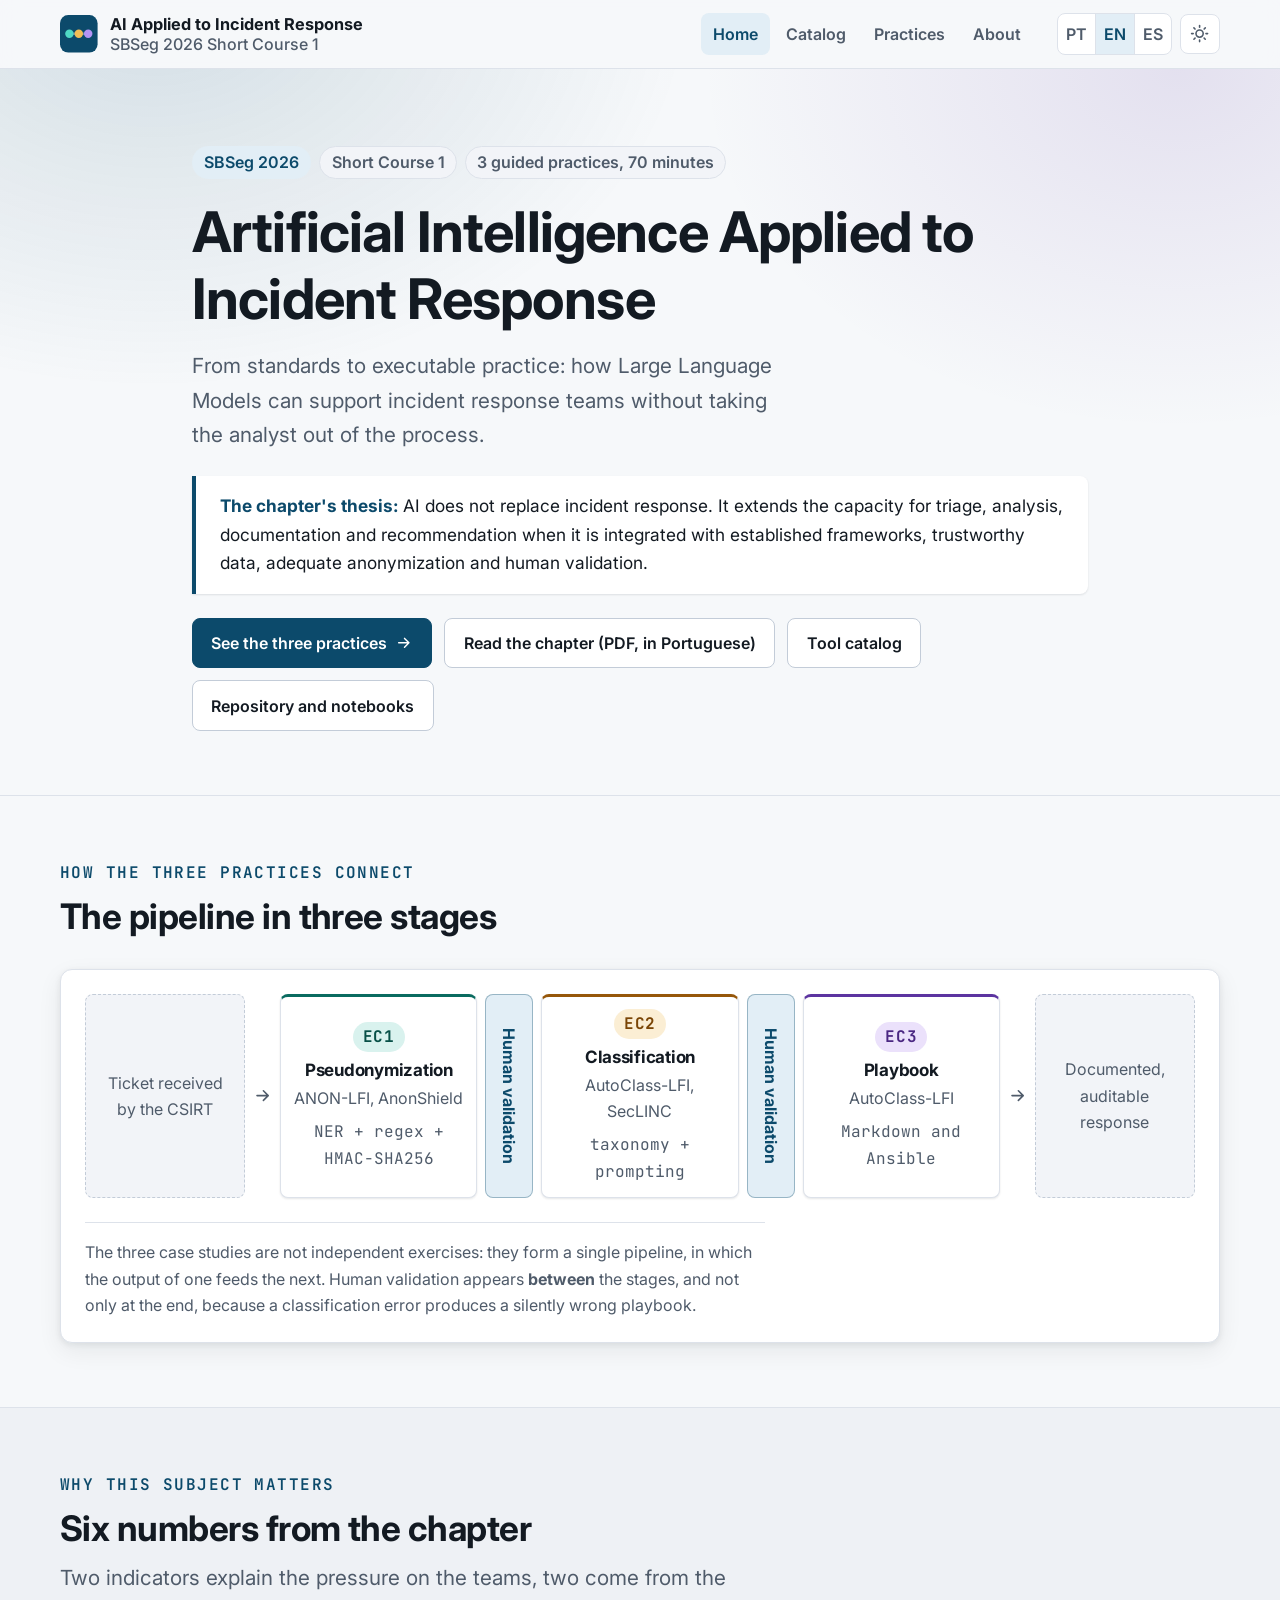
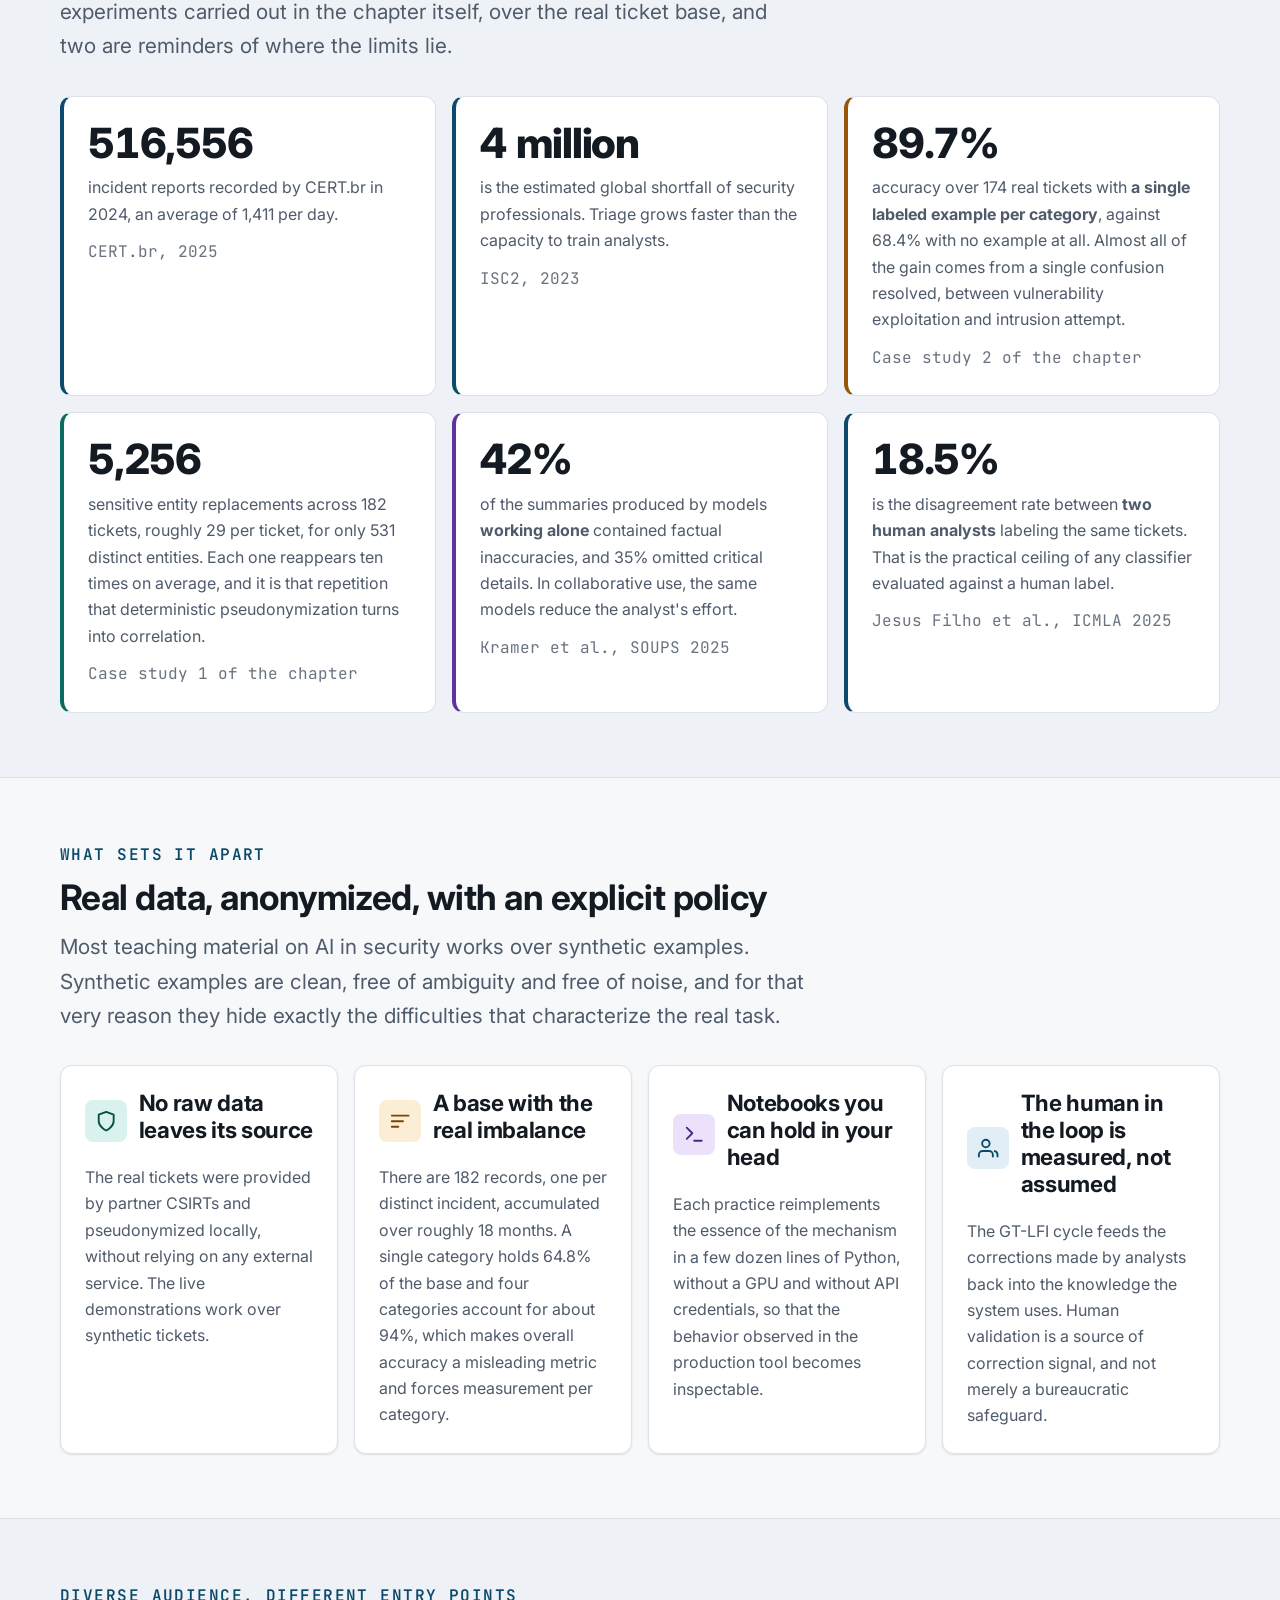
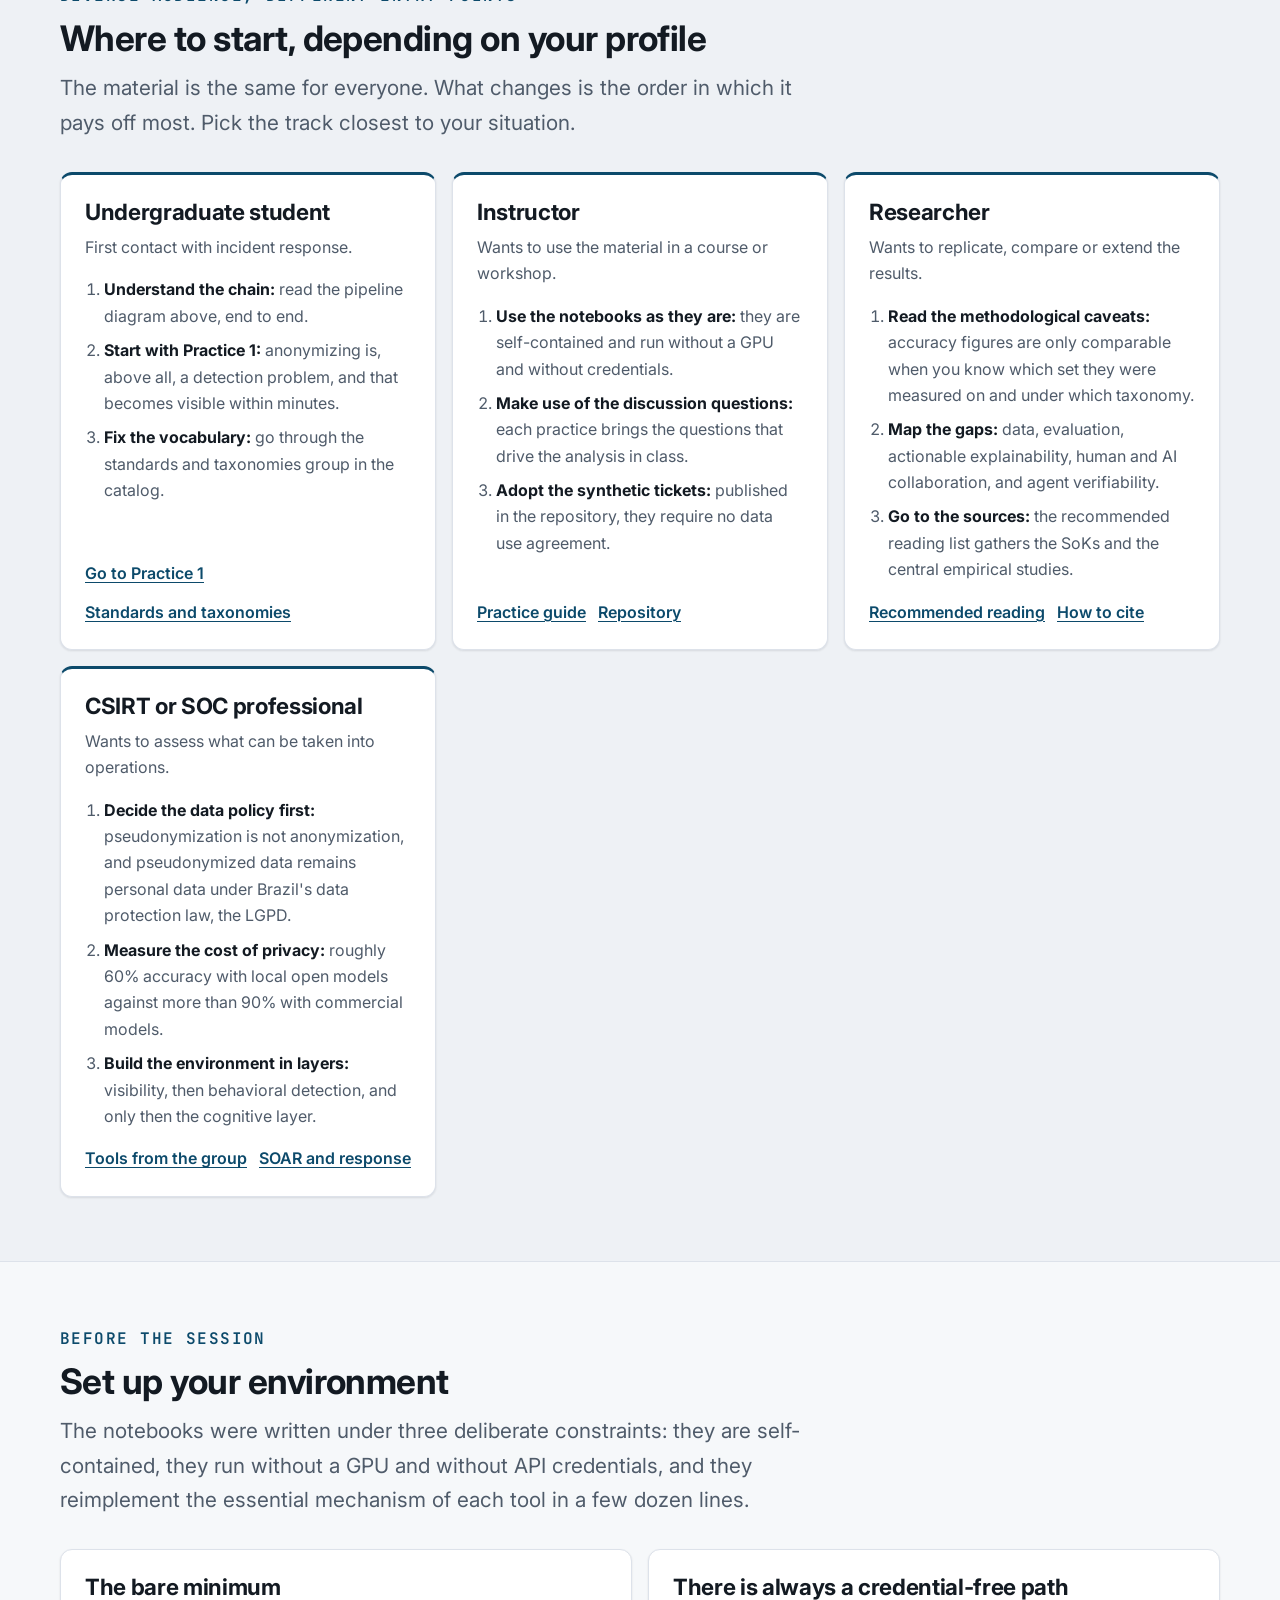
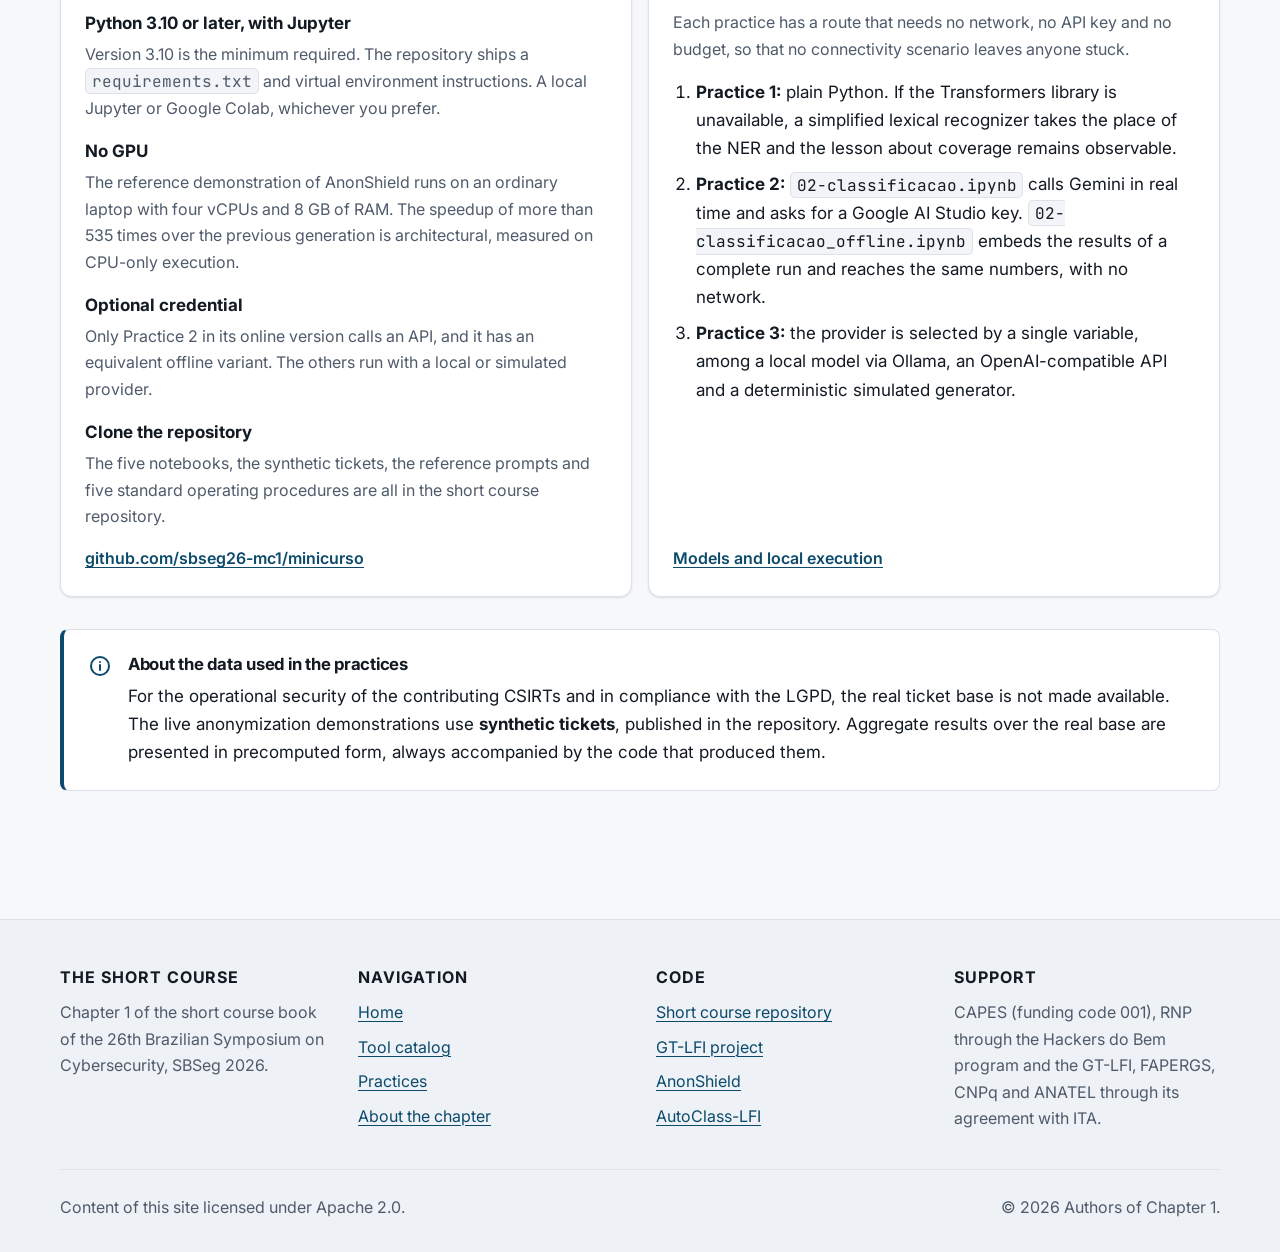
==== commit 7aeabc09: "Aponta o site para o repositório do material e publica o capítulo em PDF Os 27 links do material apo" ====
--- a/en/index.html
+++ b/en/index.html
@@ -112,8 +112,9 @@
         See the three practices
         <svg viewBox="0 0 24 24" fill="none" stroke="currentColor" stroke-width="2" stroke-linecap="round" stroke-linejoin="round" aria-hidden="true"><path d="M5 12h14M13 6l6 6-6 6"/></svg>
       </a>
+      <a class="btn" href="../assets/minicurso-sbseg2026.pdf">Read the chapter (PDF, in Portuguese)</a>
       <a class="btn" href="catalogo.html">Tool catalog</a>
-      <a class="btn" href="https://github.com/sbseg26-mc1">Repository and notebooks</a>
+      <a class="btn" href="https://github.com/sbseg26-mc1/minicurso">Repository and notebooks</a>
     </div>
   </div>
 </section>
@@ -365,7 +366,7 @@
         </ol>
         <div class="card__links">
           <a href="praticas.html">Practice guide</a>
-          <a href="https://github.com/sbseg26-mc1">Repository</a>
+          <a href="https://github.com/sbseg26-mc1/minicurso">Repository</a>
         </div>
       </article>
 
@@ -418,17 +419,17 @@
       <div class="card">
         <h3>The bare minimum</h3>
         <dl class="deflist">
-          <dt>Python 3 with Jupyter</dt>
-          <dd>Any recent installation will do. A local notebook or a cloud notebook service, whichever you prefer.</dd>
+          <dt>Python 3.10 or later, with Jupyter</dt>
+          <dd>Version 3.10 is the minimum required. The repository ships a <code>requirements.txt</code> and virtual environment instructions. A local Jupyter or Google Colab, whichever you prefer.</dd>
           <dt>No GPU</dt>
           <dd>The reference demonstration of AnonShield runs on an ordinary laptop with four vCPUs and 8 GB of RAM. The speedup of more than 535 times over the previous generation is architectural, measured on CPU-only execution.</dd>
           <dt>Optional credential</dt>
           <dd>Only Practice 2 in its online version calls an API, and it has an equivalent offline variant. The others run with a local or simulated provider.</dd>
           <dt>Clone the repository</dt>
-          <dd>The three notebooks, the synthetic tickets, the reference prompts and the playbooks are all in the organization's repository.</dd>
+          <dd>The five notebooks, the synthetic tickets, the reference prompts and five standard operating procedures are all in the short course repository.</dd>
         </dl>
         <div class="card__links">
-          <a href="https://github.com/sbseg26-mc1">github.com/sbseg26-mc1</a>
+          <a href="https://github.com/sbseg26-mc1/minicurso">github.com/sbseg26-mc1/minicurso</a>
         </div>
       </div>
 
@@ -492,7 +493,7 @@
       <div>
         <h4>Code</h4>
         <ul>
-          <li><a href="https://github.com/sbseg26-mc1">Short course repository</a></li>
+          <li><a href="https://github.com/sbseg26-mc1/minicurso">Short course repository</a></li>
           <li><a href="https://gt-rnp-lfi.github.io/home/">GT-LFI project</a></li>
           <li><a href="https://github.com/AnonShield/anonshield">AnonShield</a></li>
           <li><a href="https://github.com/gt-rnp-lfi/lfi-autoclass">AutoClass-LFI</a></li>
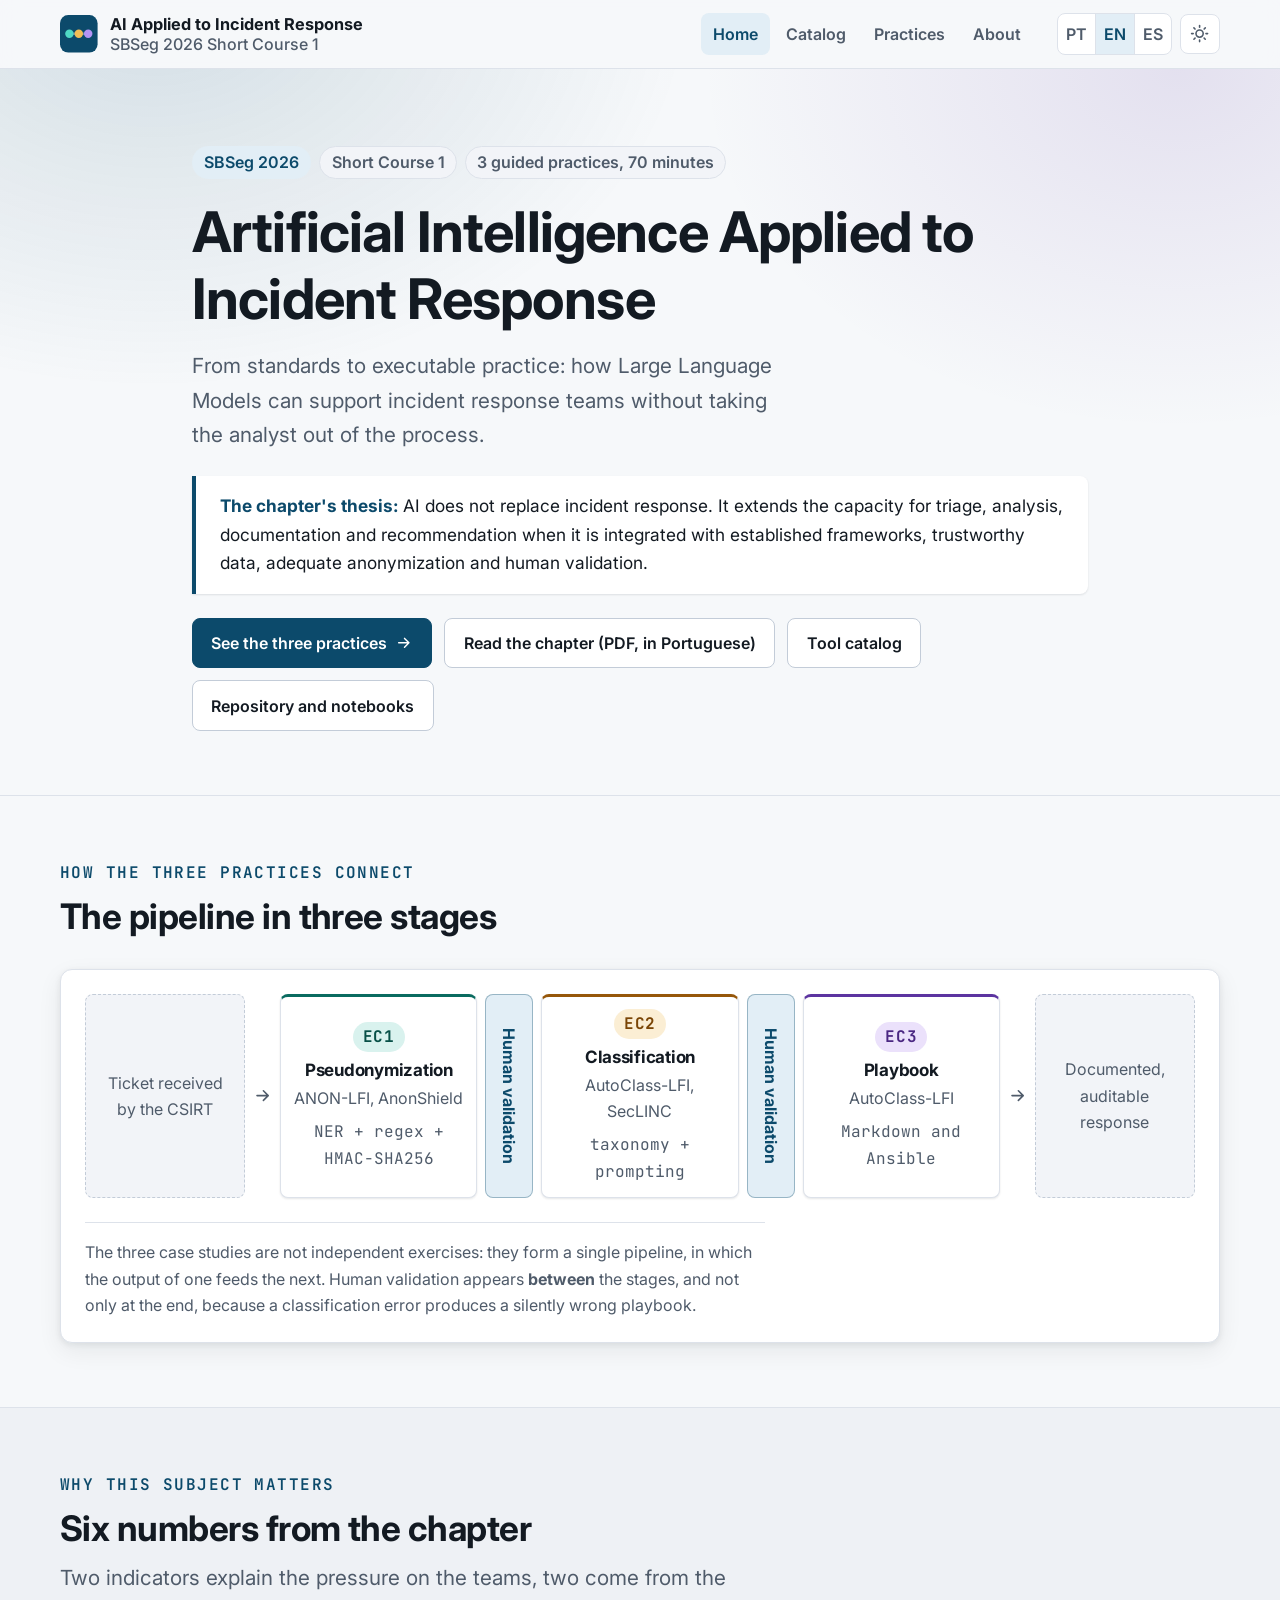
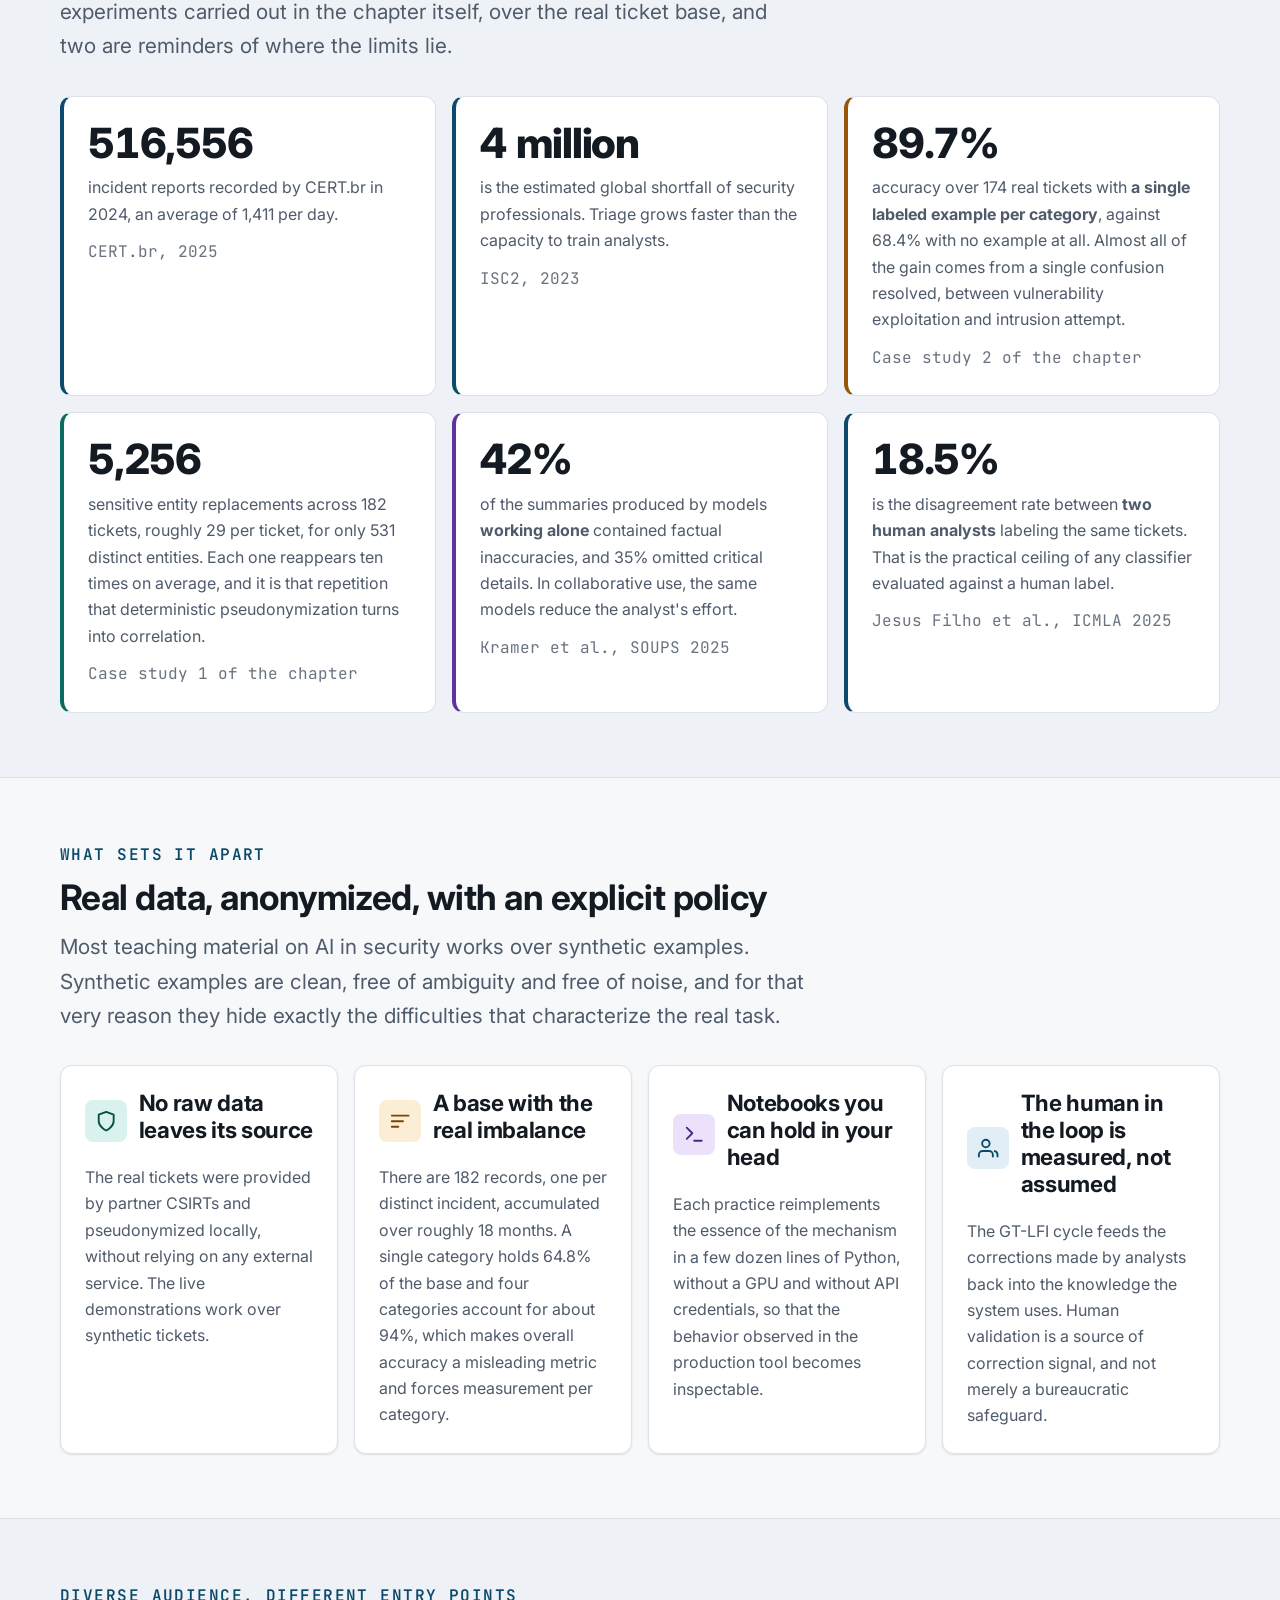
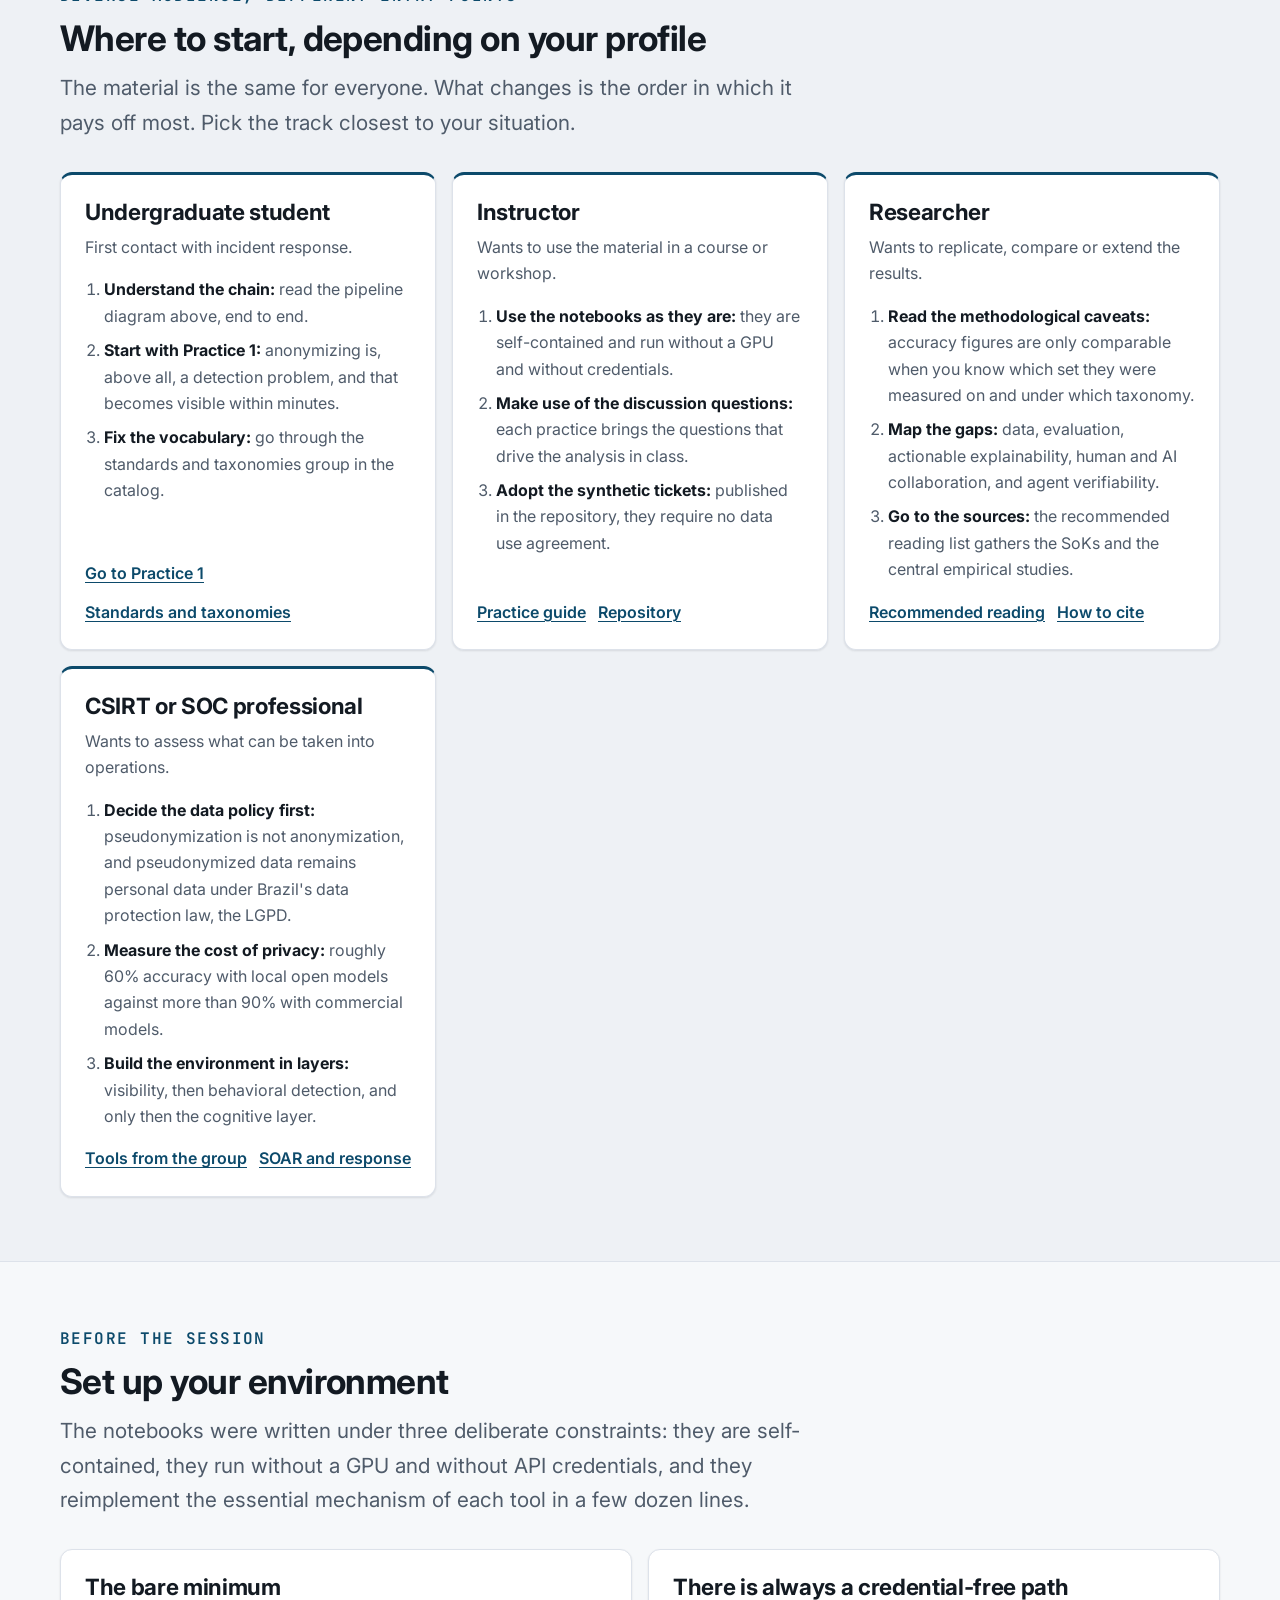
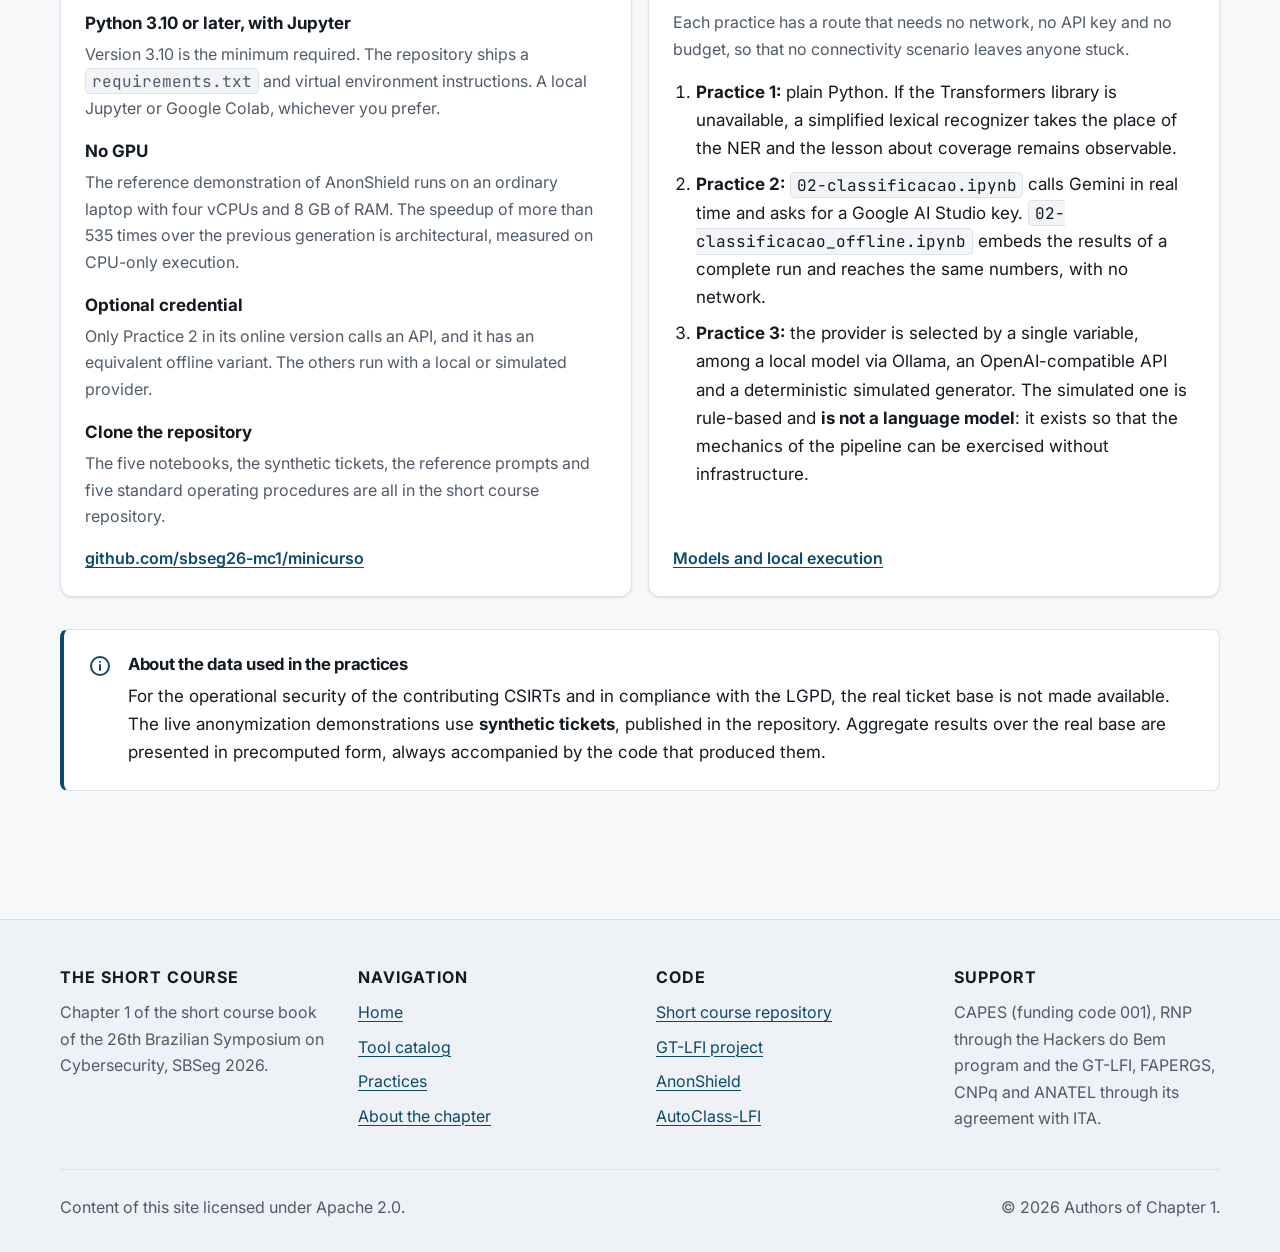
==== commit b311b5fd: "Acrescenta ressalvas do material e reconcilia a especificação de 2026-08-05 Quatro pontos vindos da " ====
--- a/en/index.html
+++ b/en/index.html
@@ -442,7 +442,7 @@
         <ol>
           <li><strong>Practice 1:</strong> plain Python. If the Transformers library is unavailable, a simplified lexical recognizer takes the place of the NER and the lesson about coverage remains observable.</li>
           <li><strong>Practice 2:</strong> <code>02-classificacao.ipynb</code> calls Gemini in real time and asks for a Google AI Studio key. <code>02-classificacao_offline.ipynb</code> embeds the results of a complete run and reaches the same numbers, with no network.</li>
-          <li><strong>Practice 3:</strong> the provider is selected by a single variable, among a local model via Ollama, an OpenAI-compatible API and a deterministic simulated generator.</li>
+          <li><strong>Practice 3:</strong> the provider is selected by a single variable, among a local model via Ollama, an OpenAI-compatible API and a deterministic simulated generator. The simulated one is rule-based and <strong>is not a language model</strong>: it exists so that the mechanics of the pipeline can be exercised without infrastructure.</li>
         </ol>
         <div class="card__links">
           <a href="catalogo.html#modelos">Models and local execution</a>
